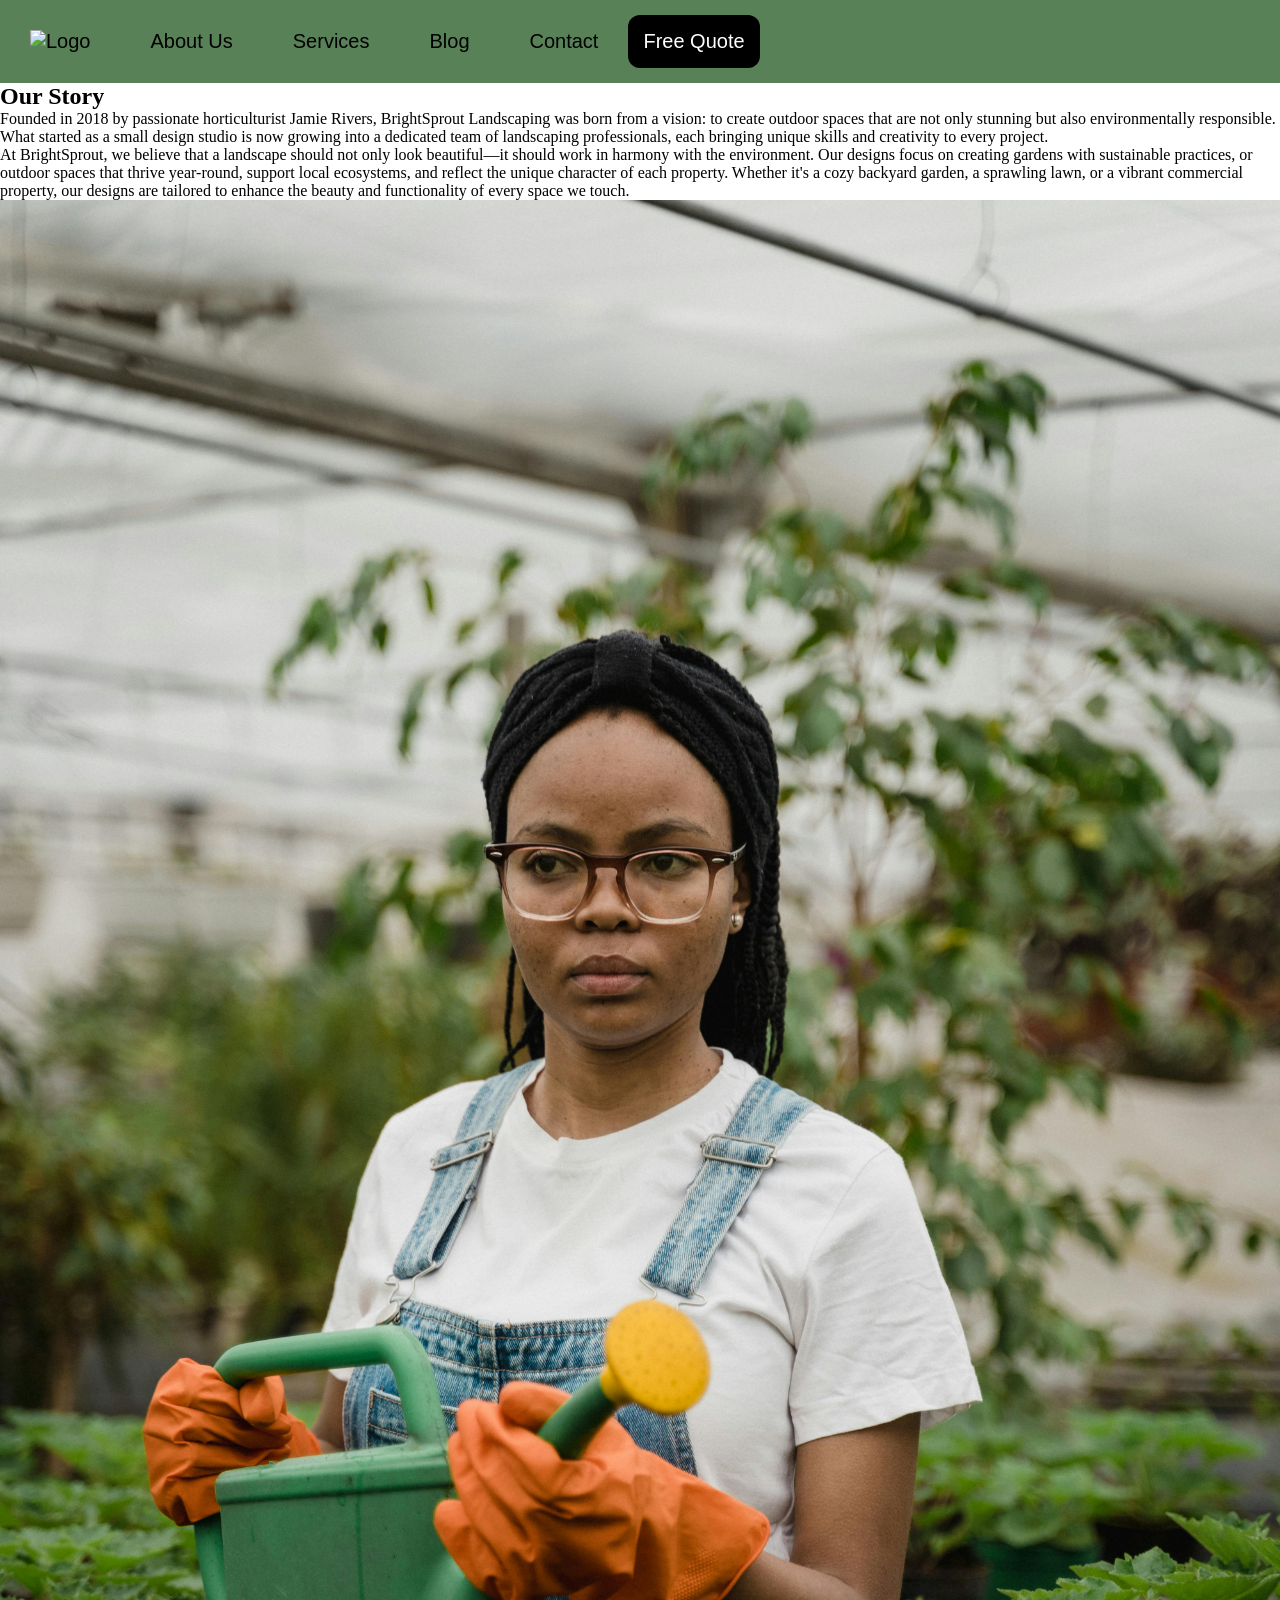
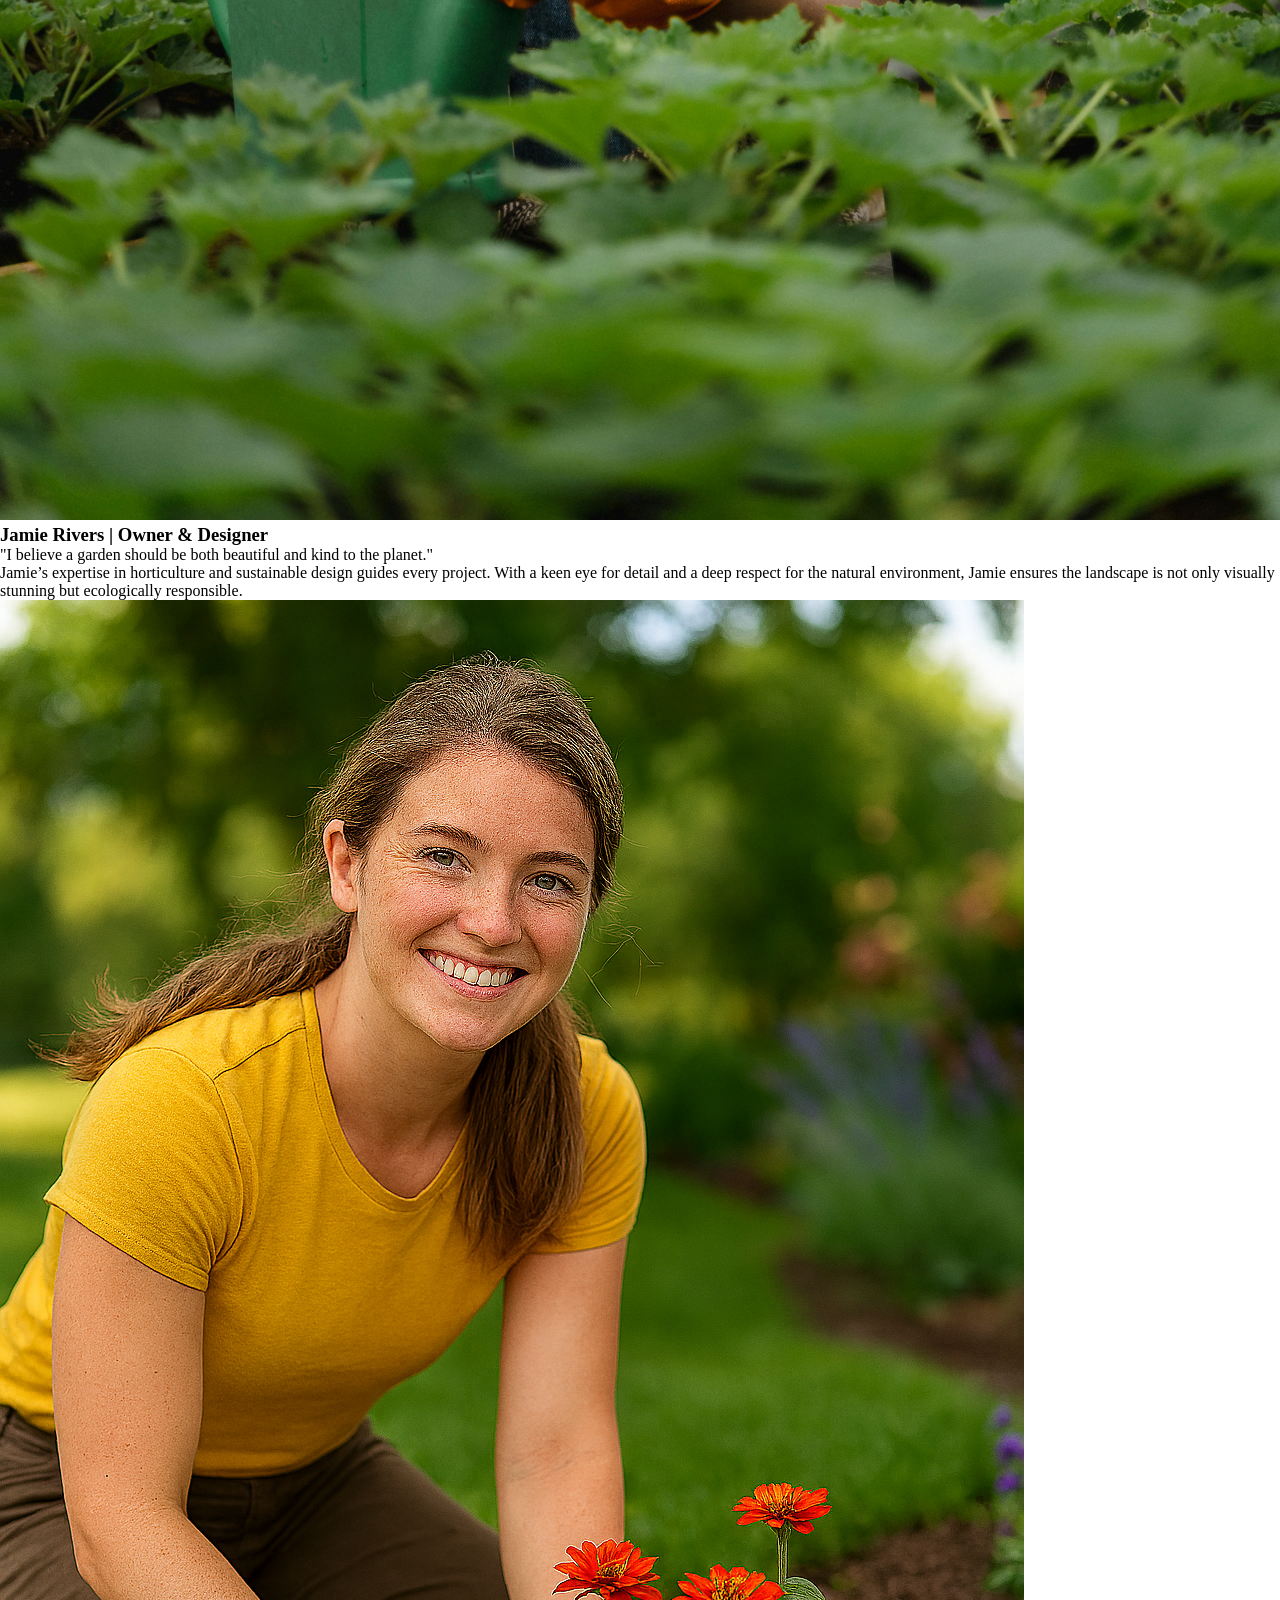
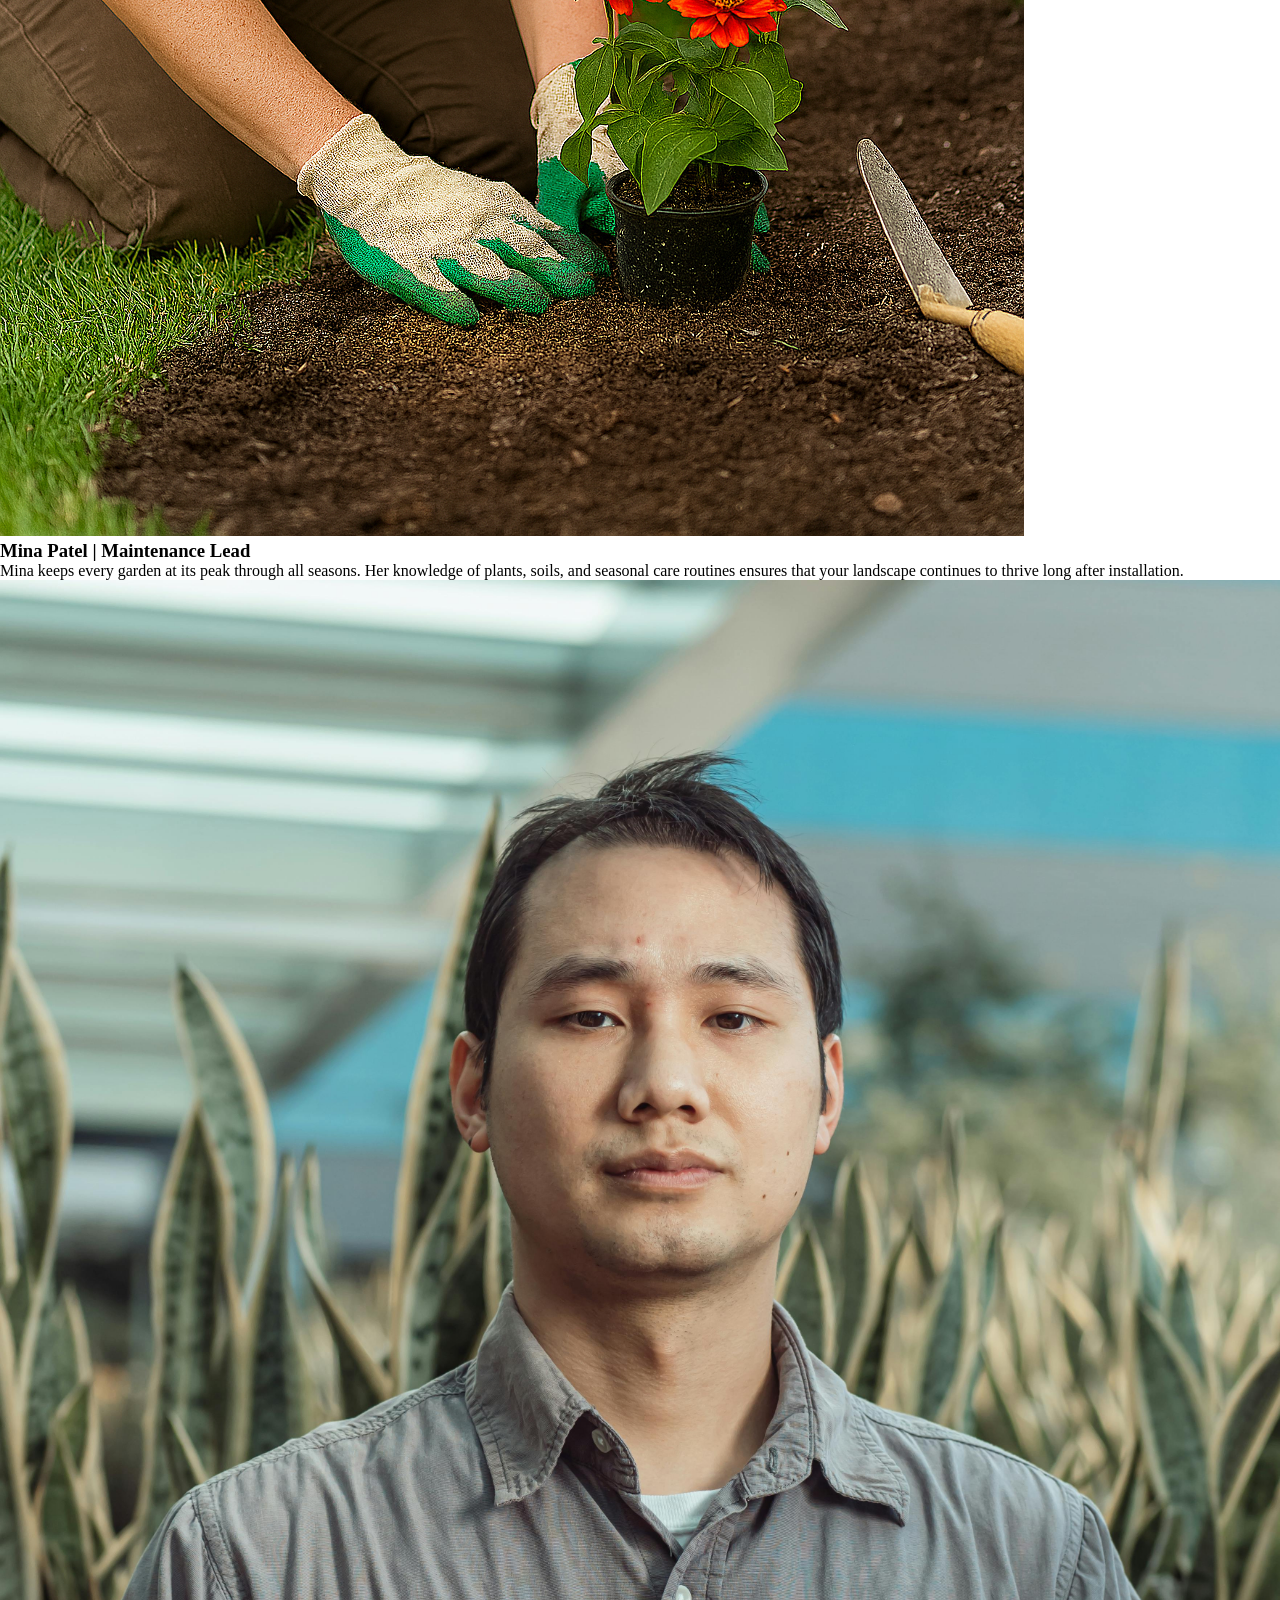
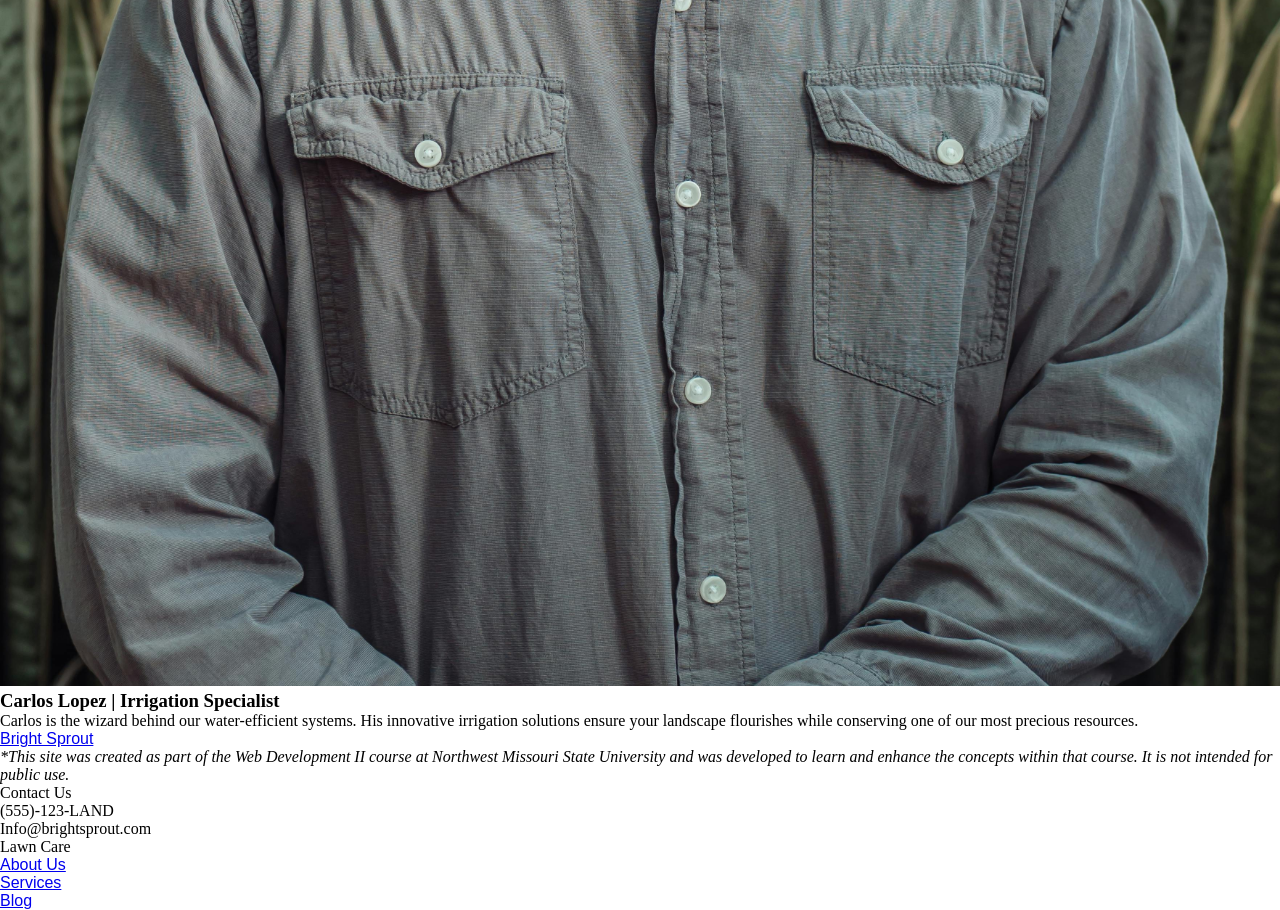
==== about.html @ 418efaf9 "Nav Css" ====
<!DOCTYPE html>
<!-- This website template was created by : Jin Fitzmaurice -->
<html lang="">

<head>
    <title>Bright Sprout Landscaping</title>
    <meta charset="utf-8">
    <link rel="stylesheet" href="styles.css">

    <!--<meta name="viewport" content="width=device-width, inital-scale=1">-->
</head>

<body>
    <div id="container">

        <!-- Use the nav area to add hyperlinks to other pages within the website -->
        <nav>
            <ul>
                <li><a href="index.html"><img src="" alt="Logo"></a></li>
                <li><a href="about.html">About Us</a></li>
                <li><a href="services.html">Services</a></li>
                <li><a href="blog.html">Blog</a></li>
                <li><a href="contact.html">Contact</a></li>
                <li><a href="contact.html">Free Quote</a></li>
            </ul>
        </nav>

        <!-- Use the main area to add the main content of the webpages -->
        <main>
            <section id="our-story">
                <h2>Our Story</h2>
                <p>Founded in 2018 by passionate horticulturist Jamie Rivers, BrightSprout Landscaping was born from a vision: to create outdoor spaces that are not only stunning but also environmentally responsible. What started as a small design studio is now growing into a dedicated team of landscaping professionals, each bringing unique skills and creativity to every project.</p>

                <p>At BrightSprout, we believe that a landscape should not only look beautiful—it should work in harmony with the environment. Our designs focus on creating gardens with sustainable practices, or outdoor spaces that thrive year-round, support local ecosystems, and reflect the unique character of each property. Whether it's a cozy backyard garden, a sprawling lawn, or a vibrant commercial property, our designs are tailored to enhance the beauty and functionality of every space we touch.</p>
            </section>
            <div class="team-member">
                <img src="images/jamie.jpg" alt="Jamie Rivers">
                <h3>Jamie Rivers | Owner & Designer</h3>
                <p>"I believe a garden should be both beautiful and kind to the planet."</p>
                <p>Jamie’s expertise in horticulture and sustainable design guides every project. With a keen eye for detail and a deep respect for the natural environment, Jamie ensures the landscape is not only visually stunning but ecologically responsible.</p>
            </div>

            <div class="team-member">
                <img src="images/mina.png" alt="Mina Patel">
                <h3>Mina Patel | Maintenance Lead</h3>
                <p>Mina keeps every garden at its peak through all seasons. Her knowledge of plants, soils, and seasonal care routines ensures that your landscape continues to thrive long after installation.</p>
            </div>

            <div class="team-member">
                <img src="images/carlos.jpg" alt="Carlos Lopez">
                <h3>Carlos Lopez | Irrigation Specialist</h3>
                <p>Carlos is the wizard behind our water-efficient systems. His innovative irrigation solutions ensure your landscape flourishes while conserving one of our most precious resources.</p>
            </div>
        </main>

        <!-- Footer -->
        <footer>
            <ul>
                <li><a href="index.html">Bright Sprout</a></li>
                <li>
                    <em>*This site was created as part of the Web Development II course at Northwest Missouri State University and was developed to learn and enhance the concepts within that course. It is not intended for public use.</em>
                </li>
                <li>Contact Us
                    <ul>
                        <li>(555)-123-LAND</li>
                        <li>Info@brightsprout.com</li>
                    </ul>
                </li>
                <li>Lawn Care
                    <ul>
                        <li><a href="about.html">About Us</a></li>
                        <li><a href="services.html">Services</a></li>
                        <li><a href="blog.html">Blog</a></li>
                    </ul>
                </li>
            </ul>
        </footer>
    </div>
</body>

</html>
---- styles.css ----
/*
Author: Andrew Y, Bella C, Jin F
Date: today >:/
File name: style.class*/

/*CSS Reset */
* {
    margin: 0;
    padding: 0;
    border: 0;
}

a {
    font-family: sans-serif;
}

/* NAV */

nav {
    background: #5e7c55;
}

nav ul {
    list-style-type: none;
    background-color: #588157;
    align-items: center;
    display: flex;
}

nav a {
    color: black;
    text-decoration: none;
    padding: 30px;
    display: block;
    text-align: center;
    font-size: 20px;
    transition: background 0.25s, color 0.25s;
}

nav a:hover {
    background-color: #3A5A40;
}

nav ul li:last-child a {
    background-color: #000;
    color: white;
    border-radius: 12px;
    padding: 15px 15px 15px 15px;
    height: auto;
}

nav ul li:last-child:hover a {
    opacity: 0.85;
    transform: translateY(-2px);
}

/* Styles for Home page */


.logo {}

/* All Links */

/* Styles for All pages */
h2 {}

main {}

img {
    max-width: 100%
}

ul {}

li {}

/* Styles for Home Page */
mission-box {
    position: absolute;
    top: 20%;
    right: 10%;
    background: rgba((255, 255, 255, 0.9);
            padding: 1.5rem;
            max-width: 350px;
            border-radius: 8px;
    }

    button {}

    main ul {
        display: block inline-blockleft
    }


    /* Style Rules for body and images*/

    body {
        background-color: #DAD7CD;
    }

    img {
        max-width: 100%;
        display: block;
    }

    /* Styles for Home page */



    /*Style Rules for Blog page*/

    .blog
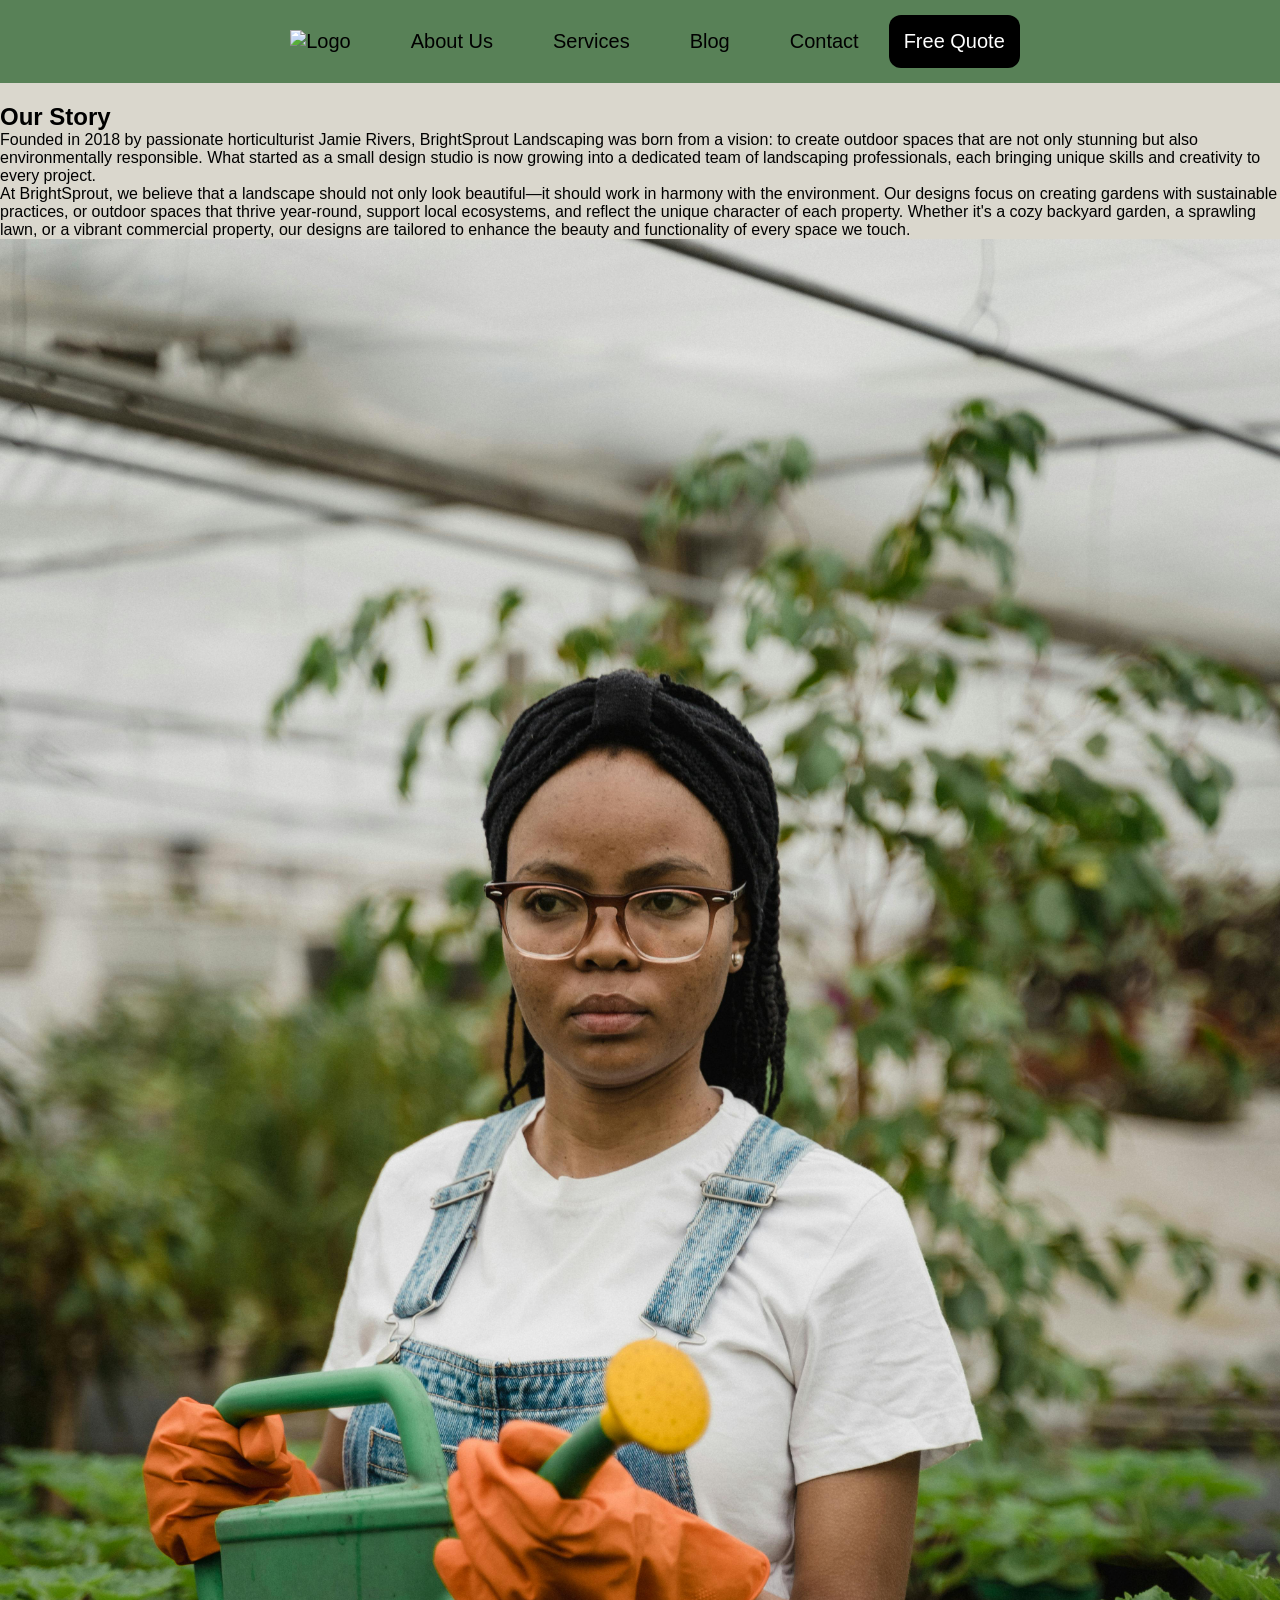
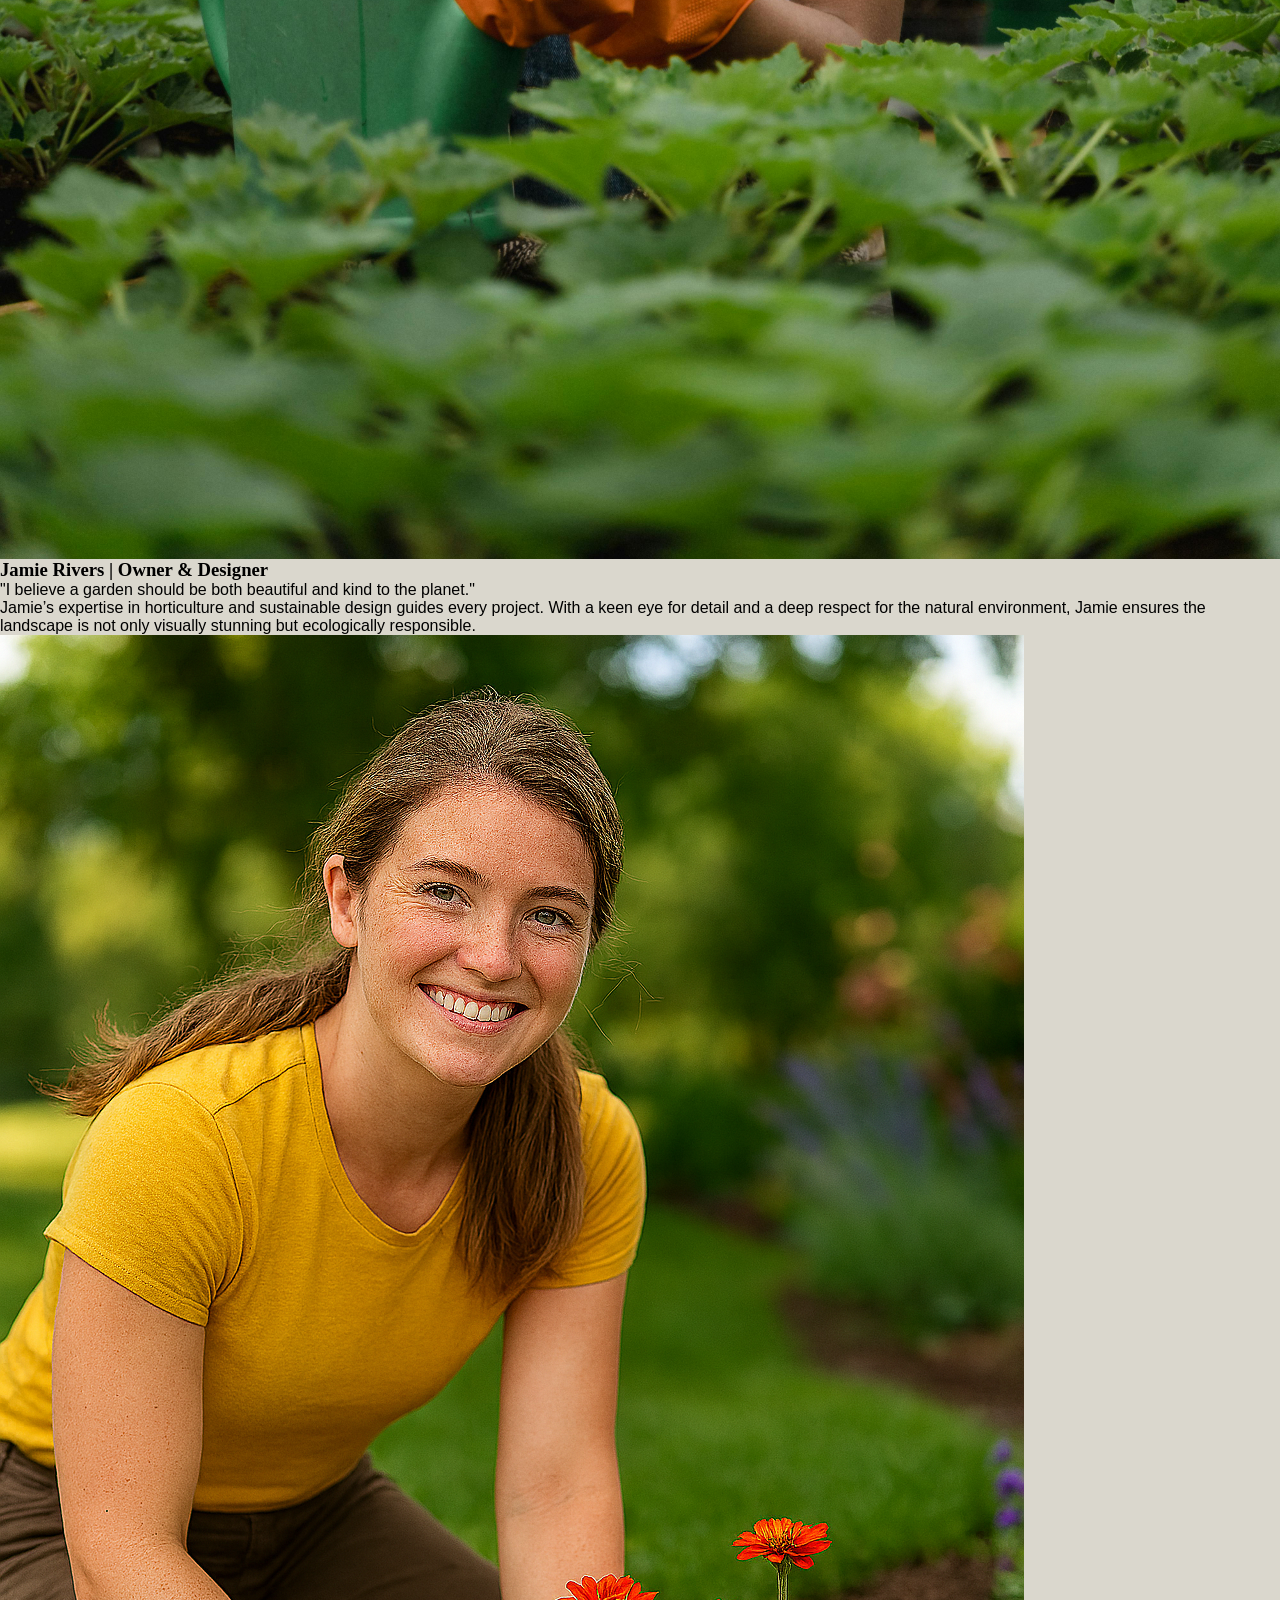
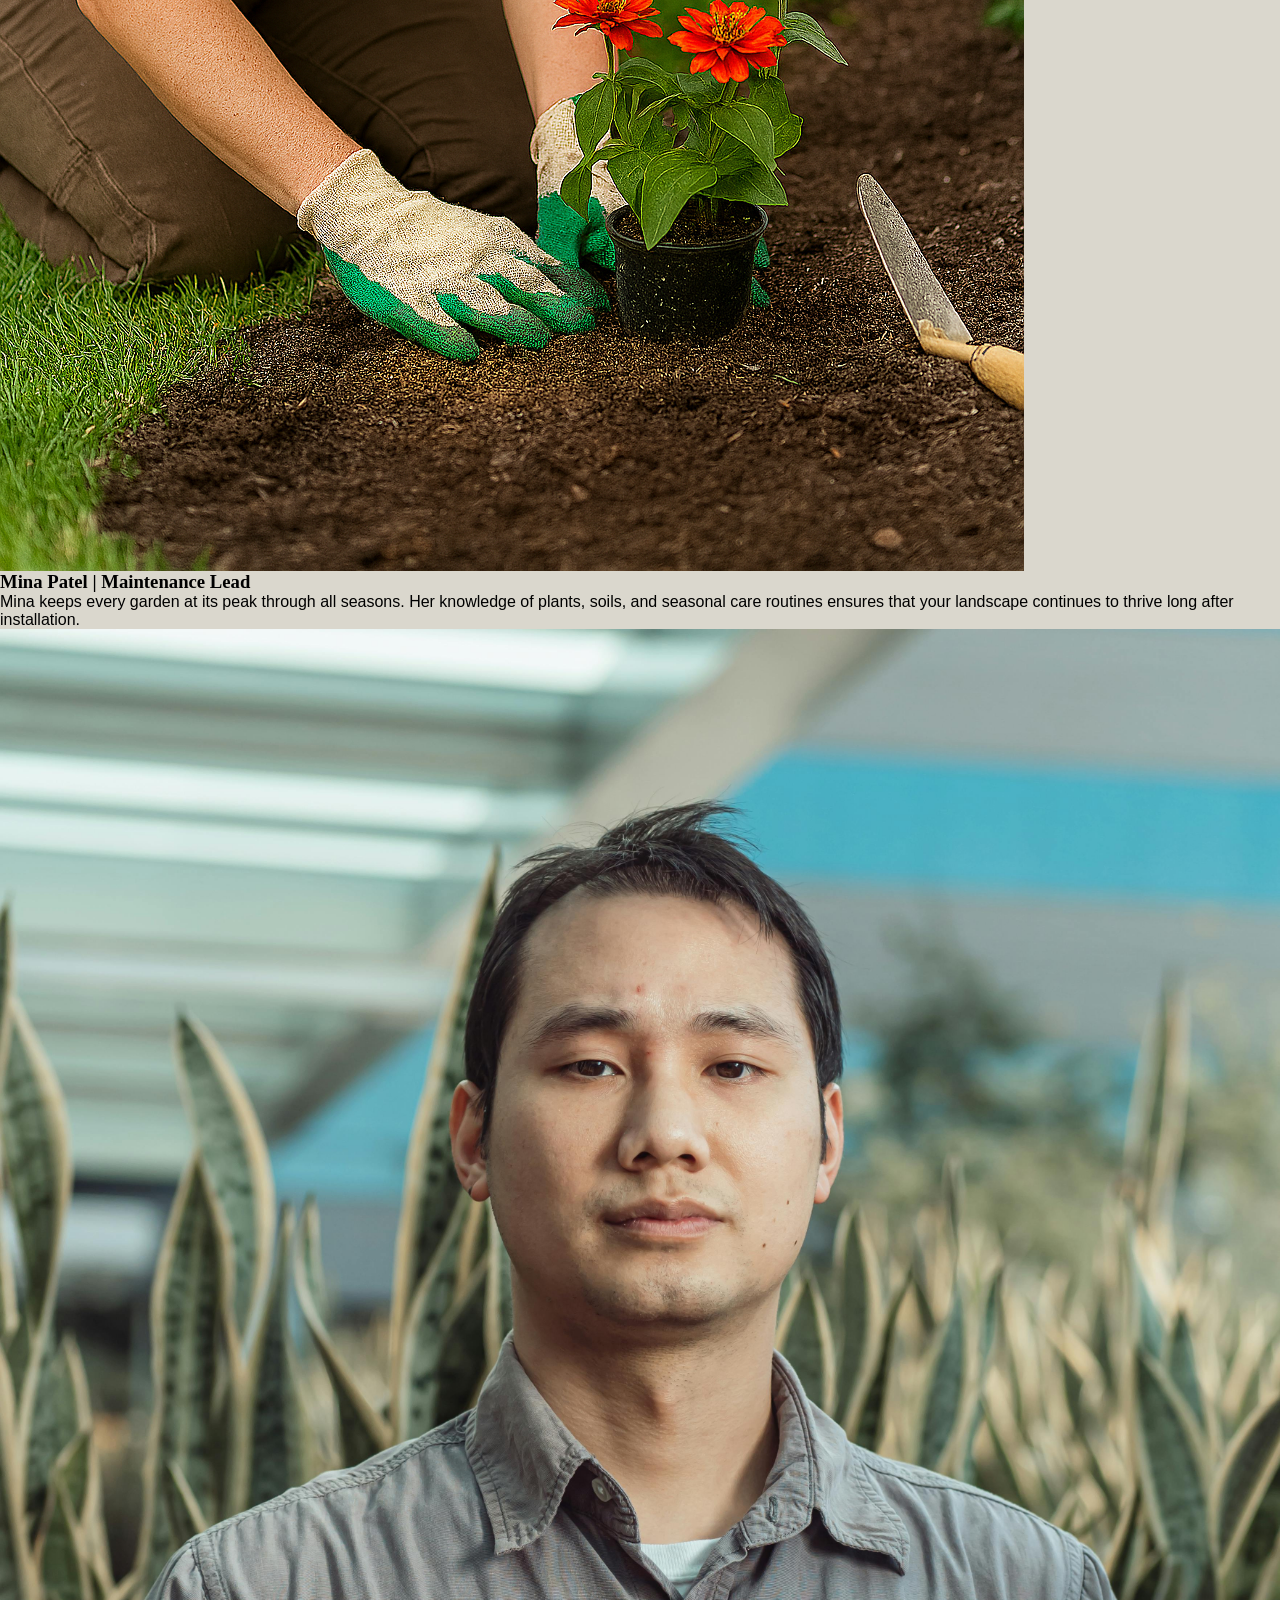
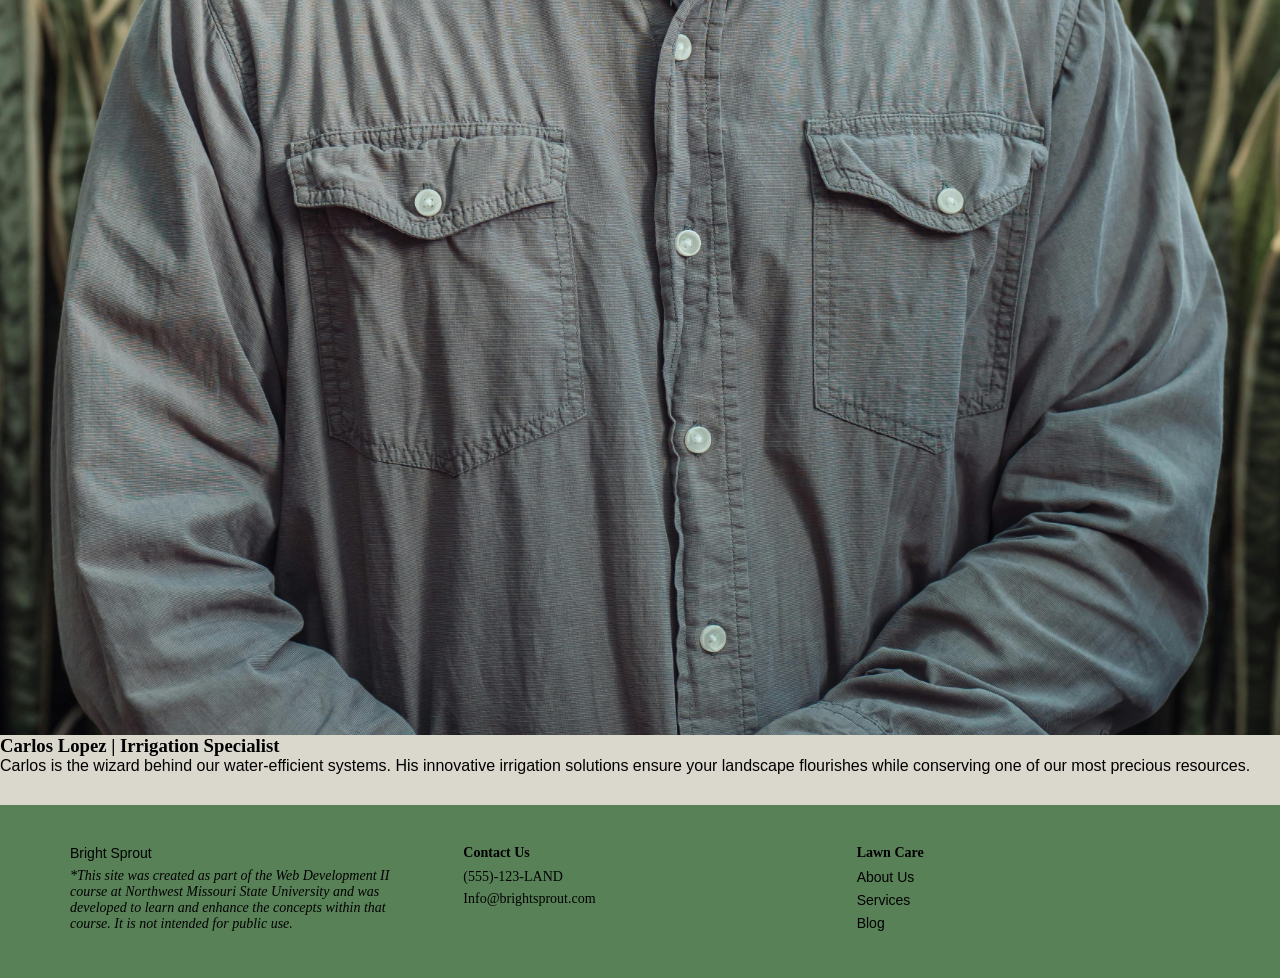
==== commit 3bf97967: "fized conflict soslay i fixed conflicts me thinks and hopes and prays rainbows" ====
--- a/about.html
+++ b/about.html
@@ -55,26 +55,34 @@
 
         <!-- Footer -->
         <footer>
+    <div class="footer-container">
+        <div class="footer-col">
             <ul>
                 <li><a href="index.html">Bright Sprout</a></li>
                 <li>
                     <em>*This site was created as part of the Web Development II course at Northwest Missouri State University and was developed to learn and enhance the concepts within that course. It is not intended for public use.</em>
                 </li>
-                <li>Contact Us
-                    <ul>
-                        <li>(555)-123-LAND</li>
-                        <li>Info@brightsprout.com</li>
-                    </ul>
-                </li>
-                <li>Lawn Care
-                    <ul>
-                        <li><a href="about.html">About Us</a></li>
-                        <li><a href="services.html">Services</a></li>
-                        <li><a href="blog.html">Blog</a></li>
-                    </ul>
-                </li>
             </ul>
-        </footer>
+        </div>
+
+        <div class="footer-col">
+            <h4>Contact Us</h4>
+            <ul>
+                <li>(555)-123-LAND</li>
+                <li>Info@brightsprout.com</li>
+            </ul>
+        </div>
+
+        <div class="footer-col">
+            <h4>Lawn Care</h4>
+            <ul>
+                <li><a href="about.html">About Us</a></li>
+                <li><a href="services.html">Services</a></li>
+                <li><a href="blog.html">Blog</a></li>
+            </ul>
+        </div>
+    </div>
+</footer>
     </div>
 </body>
 
--- a/styles.css
+++ b/styles.css
@@ -10,14 +10,21 @@
     border: 0;
 }
 
-a {
+a,p, h2, h1 {
     font-family: sans-serif;
+}
+body{
+    background-color: #E6E6E6;
+}
+#container {
+    width: 100%;
 }
 
 /* NAV */
 
 nav {
     background: #5e7c55;
+    margin-bottom: 20px;
 }
 
 nav ul {
@@ -25,6 +32,7 @@
     background-color: #588157;
     align-items: center;
     display: flex;
+    justify-content: center;
 }
 
 nav a {
@@ -39,6 +47,7 @@
 
 nav a:hover {
     background-color: #3A5A40;
+    color:white;
 }
 
 nav ul li:last-child a {
@@ -54,6 +63,150 @@
     transform: translateY(-2px);
 }
 
+
+/* ========== Main Contact Section ========== */
+#contact {
+    width: 85%;
+    margin: 60px auto;
+    display: grid;
+    grid-template-columns: 1fr 2fr;
+    gap: 50px;
+    align-items: start;
+}
+#contactform {
+    width: 100%;
+}
+.contactLeft h2 {
+    font-size: 36px;
+    margin-bottom: 10px;
+}
+
+.contactLeft p {
+    color: #6b6b6b;
+    line-height: 1.6;
+    font-size: 14px;
+    margin-bottom: 10px;
+}
+
+/* Form layout */
+#contactform {
+    display: grid;
+    grid-template-columns: 1fr 1fr;
+    gap: 15px 25px;
+    margin-top: 5px;
+}
+
+/* Labels */
+.form-row label {
+    display: block;
+    font-size: 11px;
+    color: #444;
+    margin-bottom: 4px;
+}
+
+/* Inputs */
+.form-row input,
+.form-row textarea {
+    width: 100%;
+    padding: 10px 14px;
+    border-radius: 5px;
+    border: 1px solid #c9c9c9;
+    background: #fff;
+    font-size: 14px;
+    box-sizing: border-box;
+}
+
+/* Message box spans full width */
+#message {
+    grid-column: 1 / 3;
+    resize: vertical;
+}
+
+#email {
+    grid-column: 1 / 3;
+}
+
+/* Submit button centered full-width */
+#contactform button {
+    grid-column: 1 / 3;
+    background: #000;
+    color: #fff;
+    padding: 10px;
+    border: none;
+    border-radius: 8px;
+    cursor: pointer;
+    font-size: 14px;
+}
+.form-row.full {
+    grid-column: 1 / 3;
+}
+
+#contactform button {
+    width: 100%;
+    display: block;
+}
+
+#contactform button:hover {
+    opacity: 0.9;
+}
+
+.form-row:last-child {
+    margin-top: 10px;
+}
+
+
+
+/* ========== Footer ========== */
+footer {
+    background: #588157;
+    padding: 40px 50px;
+    font-size: 14px;
+    color: black;
+    margin-top: 30px;
+}
+
+.footer-container {
+    display: flex;
+    justify-content: space-between;
+    align-items: flex-start;
+    width: 100%;
+    max-width: 1200px;
+    margin: 0 auto; 
+}
+
+.footer-col {
+    flex: 1;
+    margin: 0 20px;
+}
+
+.footer-col ul {
+    list-style: none;
+    margin: 0;
+    padding: 0;
+}
+
+.footer-col li {
+    margin-bottom: 6px;
+}
+
+footer a {
+    text-decoration: none;
+    color: black;
+}
+
+footer a:hover {
+    text-decoration: underline;
+}
+
+footer h4, footer strong {
+    margin-bottom: 8px;
+    font-weight: bold;
+}
+
+footer p {
+    line-height: 1.4;
+    max-width: 230px; /* prevents paragraph from stretching too far */
+}
 /* Styles for Home page */
 
 
@@ -79,34 +232,54 @@
     position: absolute;
     top: 20%;
     right: 10%;
-    background: rgba((255, 255, 255, 0.9);
-            padding: 1.5rem;
-            max-width: 350px;
-            border-radius: 8px;
-    }
-
-    button {}
-
-    main ul {
-        display: block inline-blockleft
-    }
-
-
-    /* Style Rules for body and images*/
-
-    body {
-        background-color: #DAD7CD;
-    }
-
-    img {
-        max-width: 100%;
-        display: block;
-    }
-
-    /* Styles for Home page */
-
-
-
-    /*Style Rules for Blog page*/
-
-    .blog+    background: rgba(255, 255, 255, 0.9);
+    padding: 1.5rem;
+    max-width: 350px;
+    border-radius: 8px;
+}
+
+button {}
+
+main ul {
+    display: block inline-blockleft
+}
+
+
+/* Style Rules for body and images*/
+
+body {
+    background-color: #DAD7CD;
+}
+
+img {
+    max-width: 100%;
+    display: block;
+}
+
+/* Styles for Home page */
+
+
+
+/*Style Rules for Blog page*/
+
+#blog img {
+    width: 300px;
+    height: 200px;
+}
+
+.container,
+.container1,
+.container2 {
+    display: flex;
+    gap: 20px;
+    justify-content: space-between;
+}
+
+.section1,
+.section2,
+.section3,
+.section4,
+.section5,
+.section6 {
+    flex: 1;
+}
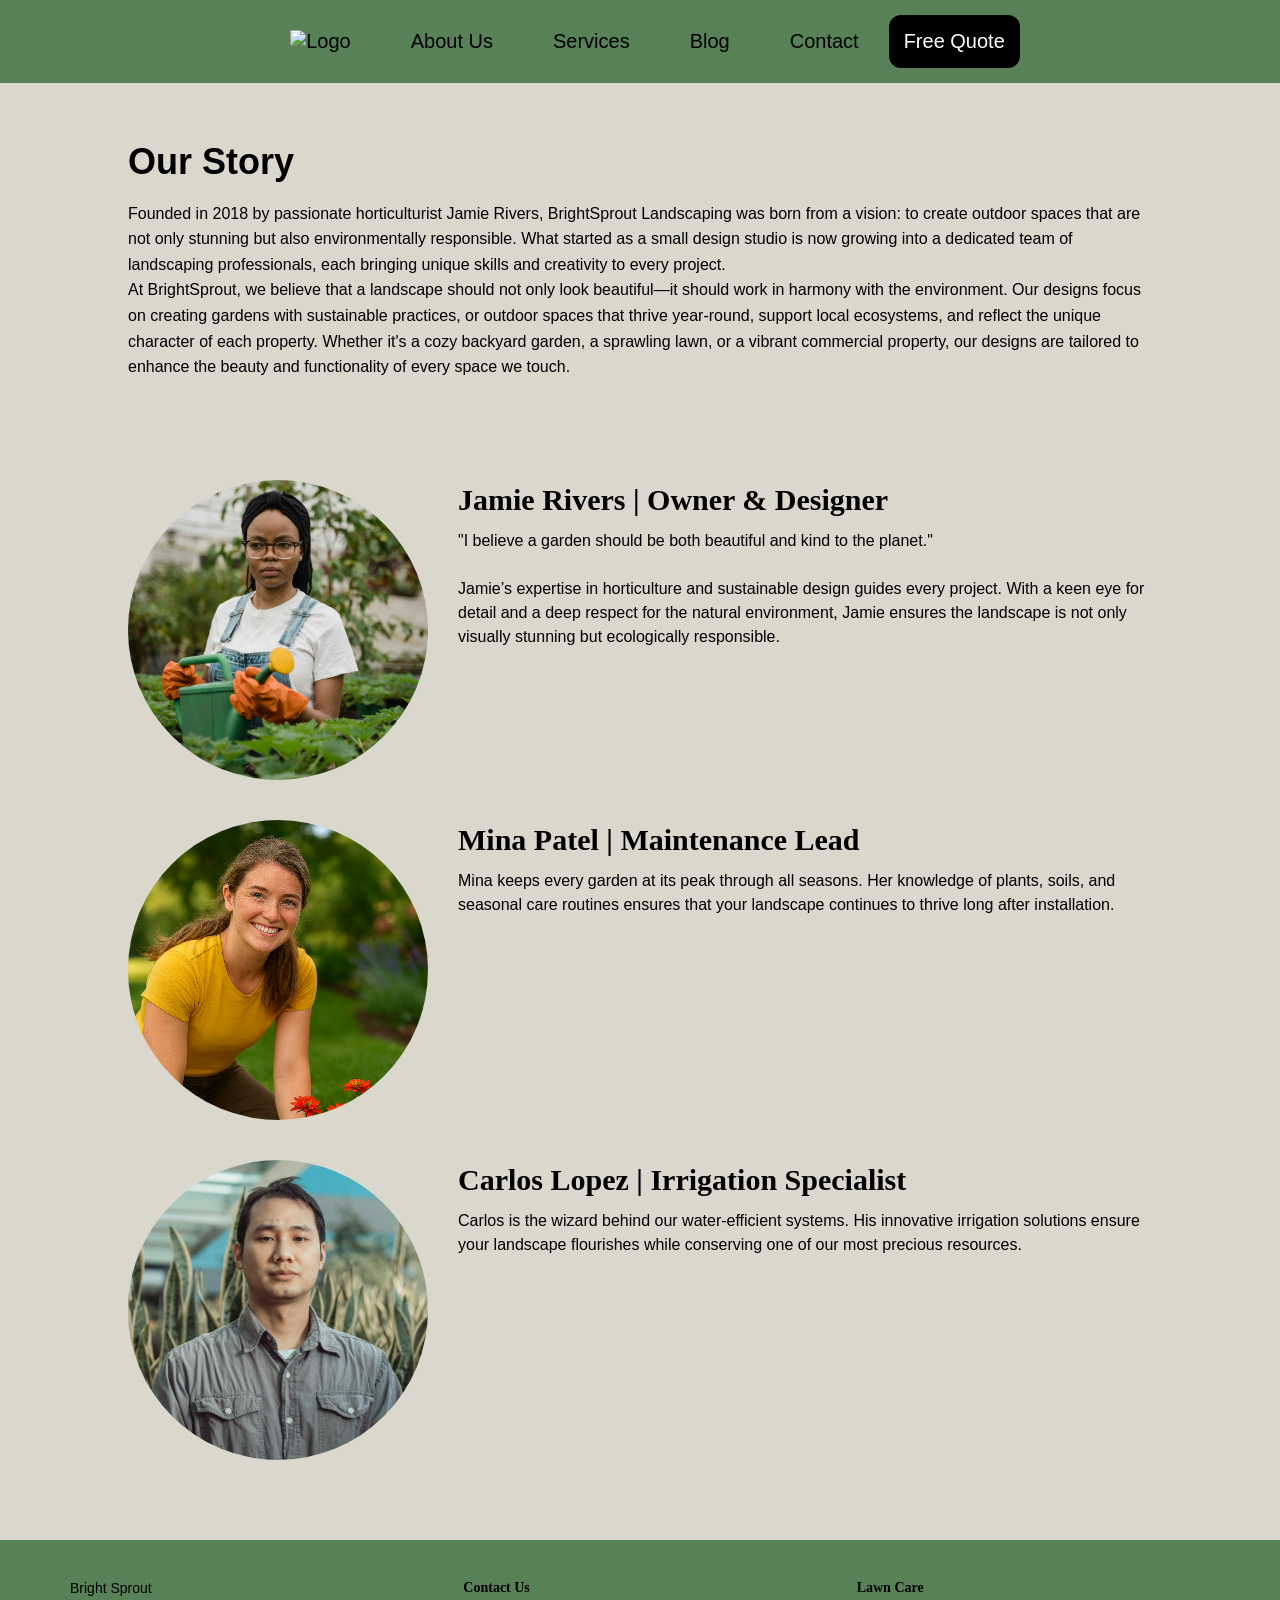
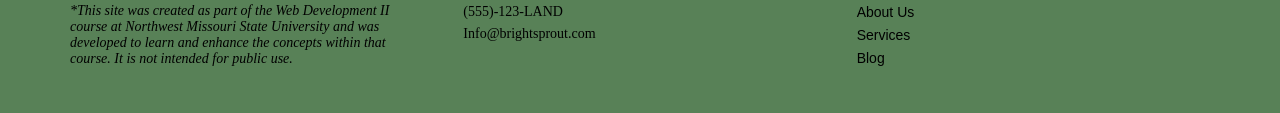
==== commit f0a70724: "Finished About" ====
--- a/about.html
+++ b/about.html
@@ -1,5 +1,4 @@
 <!DOCTYPE html>
-<!-- This website template was created by : Jin Fitzmaurice -->
 <html lang="">
 
 <head>
@@ -7,7 +6,6 @@
     <meta charset="utf-8">
     <link rel="stylesheet" href="styles.css">
 
-    <!--<meta name="viewport" content="width=device-width, inital-scale=1">-->
 </head>
 
 <body>
@@ -35,22 +33,28 @@
             </section>
             <div class="team-member">
                 <img src="images/jamie.jpg" alt="Jamie Rivers">
+                <div class="member-text">
                 <h3>Jamie Rivers | Owner & Designer</h3>
-                <p>"I believe a garden should be both beautiful and kind to the planet."</p>
-                <p>Jamie’s expertise in horticulture and sustainable design guides every project. With a keen eye for detail and a deep respect for the natural environment, Jamie ensures the landscape is not only visually stunning but ecologically responsible.</p>
+                <p>"I believe a garden should be both beautiful and kind to the planet."<br><br>
+                    Jamie’s expertise in horticulture and sustainable design guides every project. With a keen eye for detail and a deep respect for the natural environment, Jamie ensures the landscape is not only visually stunning but ecologically responsible.</p>
             </div>
+                </div>
 
             <div class="team-member">
                 <img src="images/mina.png" alt="Mina Patel">
+                <div class="member-text">
                 <h3>Mina Patel | Maintenance Lead</h3>
                 <p>Mina keeps every garden at its peak through all seasons. Her knowledge of plants, soils, and seasonal care routines ensures that your landscape continues to thrive long after installation.</p>
             </div>
+                </div>
 
             <div class="team-member">
                 <img src="images/carlos.jpg" alt="Carlos Lopez">
+                <div class="member-text">
                 <h3>Carlos Lopez | Irrigation Specialist</h3>
                 <p>Carlos is the wizard behind our water-efficient systems. His innovative irrigation solutions ensure your landscape flourishes while conserving one of our most precious resources.</p>
             </div>
+                </div>
         </main>
 
         <!-- Footer -->
--- a/styles.css
+++ b/styles.css
@@ -62,6 +62,58 @@
     opacity: 0.85;
     transform: translateY(-2px);
 }
+
+/*======== ABOUT =====*/
+
+#container {
+    width: 100%;
+    margin: 0 auto;
+}
+
+/* Our Story Section */
+#our-story {
+    max-width: 80%;
+    margin: 50px auto 100px auto;
+    line-height: 1.6;
+}
+
+#our-story h2 {
+    font-size: 36px;
+    margin-bottom: 10px;
+}
+
+/* Team Members */
+.team-member {
+    margin-top: 22px;
+    display: flex;
+    align-items: flex-start;
+    gap: 30px;
+    max-width: 80%;
+    margin: 40px auto;
+}
+
+.team-member img {
+    width: 300px;
+    height: 300px;
+    object-fit: fill;
+    border-radius: 50%;
+}
+
+.member-text h3 {
+    margin-top: 0;
+    margin-bottom: 10px;
+    font-size: 30px;
+    line-height: 1.3;
+}
+
+.team-member p {
+    margin-top: 5px;
+    line-height: 1.5;
+}
+.team-member:last-of-type {
+    margin-bottom: 80px;
+}
+
 
 
 /* ========== Main Contact Section ========== */
@@ -217,6 +269,10 @@
 /* Styles for All pages */
 h2 {}
 
+h1{
+    text-align: center;
+}
+
 main {}
 
 img {
@@ -258,8 +314,6 @@
 
 /* Styles for Home page */
 
-
-
 /*Style Rules for Blog page*/
 
 #blog img {
@@ -282,4 +336,54 @@
 .section5,
 .section6 {
     flex: 1;
-}+}
+
+
+Float Example
+/* Three image containers (use 25% for four, and 50% for two, etc) */
+.jamie{
+  float: left;
+  width: 33.33%;
+  padding: 5px;
+    display: table;
+}
+
+.mina{
+  float: left;
+  width: 33.33%;
+  padding: 5px;
+    display: table;
+}
+
+.carlos{
+  float: left;
+  width: 33.33%;
+  padding: 5px;
+    display: table;
+}
+
+
+/*Style Rules for Blog page*/
+
+    .blog
+
+/* Style Rules for Services */
+.servicesgarden,
+.serviceslawn, .serviceseco, .servicesseasonal,
+.servicesspecialty{
+  display: flex;
+  gap: 20px; 
+  justify-content: space-between;
+}
+
+.section2{
+  float: right;
+  width: 33.33%;
+  padding: 5px;
+}
+
+
+
+
+
+
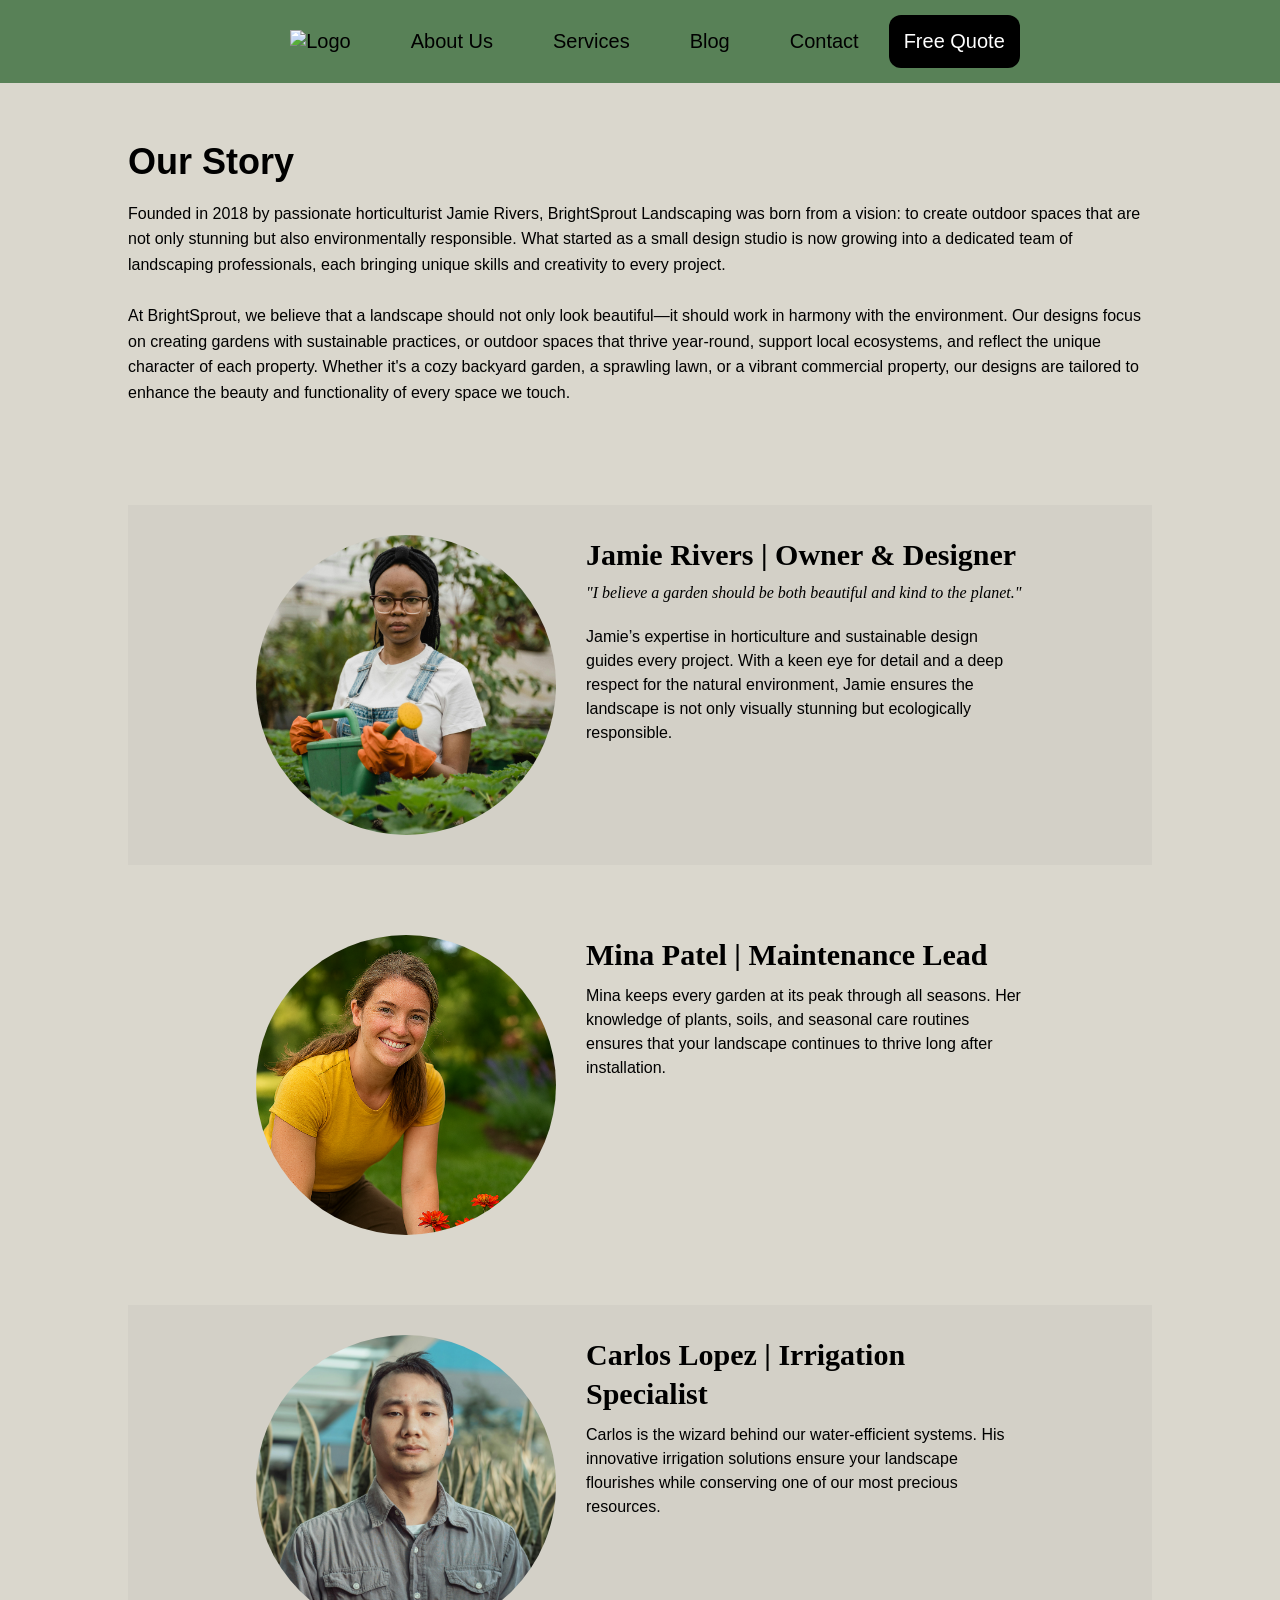
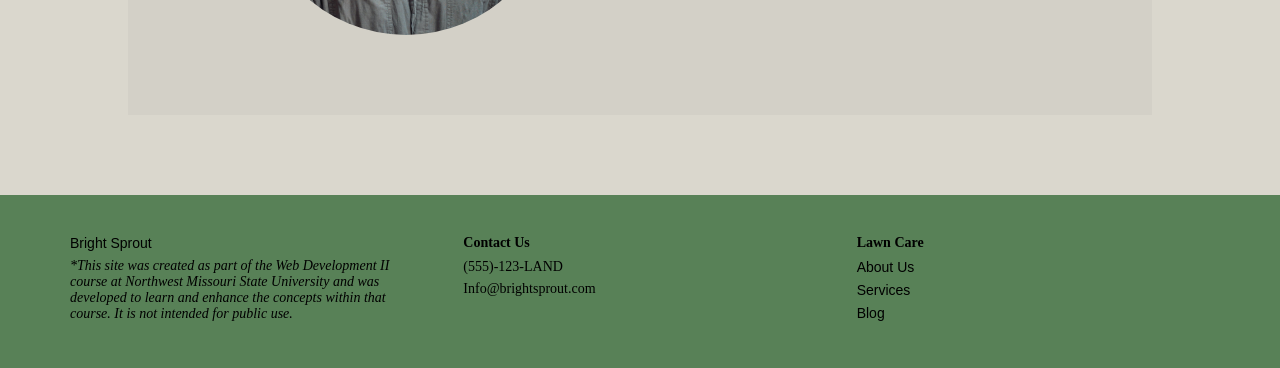
==== commit e0113ba7: "seo i fixed seo and did some minor touches that needed some redoing" ====
--- a/about.html
+++ b/about.html
@@ -14,12 +14,12 @@
         <!-- Use the nav area to add hyperlinks to other pages within the website -->
         <nav>
             <ul>
-                <li><a href="index.html"><img src="" alt="Logo"></a></li>
-                <li><a href="about.html">About Us</a></li>
-                <li><a href="services.html">Services</a></li>
-                <li><a href="blog.html">Blog</a></li>
-                <li><a href="contact.html">Contact</a></li>
-                <li><a href="contact.html">Free Quote</a></li>
+                <li><a href="index.html" target="_self"><img src="" alt="Logo"></a></li>
+                <li><a href="about.html" target="_self">About Us</a></li>
+                <li><a href="services.html" target="_self">Services</a></li>
+                <li><a href="blog.html" target="_self">Blog</a></li>
+                <li><a href="contact.html" target="_self">Contact</a></li>
+                <li><a href="contact.html" target="_self">Free Quote</a></li>
             </ul>
         </nav>
 
@@ -28,15 +28,15 @@
             <section id="our-story">
                 <h2>Our Story</h2>
                 <p>Founded in 2018 by passionate horticulturist Jamie Rivers, BrightSprout Landscaping was born from a vision: to create outdoor spaces that are not only stunning but also environmentally responsible. What started as a small design studio is now growing into a dedicated team of landscaping professionals, each bringing unique skills and creativity to every project.</p>
-
+<br>
                 <p>At BrightSprout, we believe that a landscape should not only look beautiful—it should work in harmony with the environment. Our designs focus on creating gardens with sustainable practices, or outdoor spaces that thrive year-round, support local ecosystems, and reflect the unique character of each property. Whether it's a cozy backyard garden, a sprawling lawn, or a vibrant commercial property, our designs are tailored to enhance the beauty and functionality of every space we touch.</p>
             </section>
             <div class="team-member">
                 <img src="images/jamie.jpg" alt="Jamie Rivers">
                 <div class="member-text">
-                <h3>Jamie Rivers | Owner & Designer</h3>
-                <p>"I believe a garden should be both beautiful and kind to the planet."<br><br>
-                    Jamie’s expertise in horticulture and sustainable design guides every project. With a keen eye for detail and a deep respect for the natural environment, Jamie ensures the landscape is not only visually stunning but ecologically responsible.</p>
+                <h3>Jamie Rivers | Owner &amp; Designer</h3>
+                    <em>"I believe a garden should be both beautiful and kind to the planet."</em> <br><br>
+                    <p>Jamie’s expertise in horticulture and sustainable design guides every project. With a keen eye for detail and a deep respect for the natural environment, Jamie ensures the landscape is not only visually stunning but ecologically responsible.</p>
             </div>
                 </div>
 
--- a/styles.css
+++ b/styles.css
@@ -10,9 +10,10 @@
     border: 0;
 }
 
-a,p, h2, h1 {
+a,p, h2, h1 h3{
     font-family: sans-serif;
 }
+
 body{
     background-color: #E6E6E6;
 }
@@ -65,12 +66,6 @@
 
 /*======== ABOUT =====*/
 
-#container {
-    width: 100%;
-    margin: 0 auto;
-}
-
-/* Our Story Section */
 #our-story {
     max-width: 80%;
     margin: 50px auto 100px auto;
@@ -82,14 +77,12 @@
     margin-bottom: 10px;
 }
 
-/* Team Members */
 .team-member {
-    margin-top: 22px;
     display: flex;
     align-items: flex-start;
     gap: 30px;
-    max-width: 80%;
-    margin: 40px auto;
+    /*max-width: 80%;*/
+    padding: 30px 10% 30px 10%;
 }
 
 .team-member img {
@@ -111,10 +104,279 @@
     line-height: 1.5;
 }
 .team-member:last-of-type {
-    margin-bottom: 80px;
-}
-
-
+    padding-bottom: 80px;
+}
+
+.team-member:nth-child(even) {
+    background: rgba(0,0,0,0.03);
+}
+
+/* ======= SERVICE ==== */
+
+#frontService img {
+  width: 100%;
+  height: 600px;
+  object-fit: cover;
+  object-position: center; 
+}
+
+.page-title {
+    text-align: left;
+    font-size: 2.2rem;
+    padding: 40px 8%;
+    margin: 0;
+}
+
+.service-block {
+    display: flex;
+    justify-content: space-between;
+    gap: 40px;
+    padding: 60px 8%;
+    max-width: 1400px;
+    margin: auto;
+    align-items: flex-start;
+}
+
+.text-col {
+    width: 55%;
+}
+
+.img-col {
+    width: 45%;
+}
+
+.img-col img {
+    width: 100%;
+    border-radius: 6px;
+}
+
+.text-col h2 {
+    margin-bottom: 25px;
+}
+
+.item {
+    display: flex;
+    justify-content: space-between;
+    margin-bottom: 35px;
+    position: relative;
+}
+
+.item h3 {
+    font-size: 1rem;
+    font-weight: bold;
+    margin: 0;
+    width: 55%;
+}
+
+.item p {
+    font-size: 0.9rem;
+    margin: 5px 0 0 0;
+    width: 55%;
+}
+
+.service-block:last-child p{
+    width:100%;
+    margin-left: 75px;
+}
+
+.price {
+    font-weight: 600;
+    font-size: 0.95rem;
+    margin-left: auto;
+    width: 35%;
+    text-align: right;
+}
+
+.service-block:nth-child(even) {
+    background: rgba(0,0,0,0.03);
+}
+
+/* ========== Styles for Home Page / Index ========== */
+.mission-box {
+    position: absolute;
+    top: 20%;
+    right: 10%;
+    background: rgba(255, 255, 255, 0.9);
+    padding: 1.5rem;
+    max-width: 300px;
+    border-radius: 3px;
+}
+
+.mission-box a{
+    color: green;
+    background-color: #ffffff;
+    border-radius: 1px; 
+}
+
+main ul {
+    display: block inline-blockleft
+}
+
+.homeservices section1{
+    text-align: left;
+}
+
+.homeservices h1{
+    text-align: center;
+    font-family: sans-serif;
+}
+
+.homeservices h3{
+    font-family: sans-serif;
+    
+}
+
+.homeservices {
+  max-width: 900px;
+  margin: 40px auto;
+  padding: 20px;
+  font-family: Arial, sans-serif;
+}
+
+.service-text{
+    flex: 1;
+}
+
+.service-text p {
+  color: #333;
+  margin-bottom: 8px;
+  line-height: 1.5;
+}
+
+.service-text span {
+  font-weight: bold;
+  color: #444;
+}
+
+.service img {
+  width: 200px;
+  height: 100px;
+  object-fit: cover;
+  border-radius: 8px;
+  box-shadow: 0 2px 6px rgba(0, 0, 0, 0.1);
+}
+
+.homeservices img{
+    float: right;
+    width:  150px;
+    height: 150px;
+    object-fit: cover;
+  border-radius: 8px;
+  box-shadow: 0 2px 6px rgba(0, 0, 0, 0.1);
+}
+
+.homeservice p{
+  color: #333;
+  margin-bottom: 8px;
+  line-height: 1.5;
+}
+
+.homeservice span{
+  font-weight: bold;
+  color: #444;
+}
+
+@media (min-width: 800px) {
+  .services {
+    display: grid;
+    grid-template-columns: 1fr 1fr;
+    gap: 30px 60px;
+  }
+  .service {
+    border-bottom: none;
+    padding-bottom: 0;
+  }
+}
+
+.price {
+  display: block;
+  color: #555;
+  font-weight: bold;
+  margin-top: 0.3em;
+}
+
+.homeservice p{
+  margin: 0.3em 0;
+  color: #333;
+  line-height: 1.4;
+}
+
+.section1{
+  margin: top-left;
+  width: 45%;
+  padding: 10px;
+}
+
+.section2{
+  margin: top-right;
+  width: 45%;
+  padding: 10px;
+}
+
+.section3{
+  margin: top-center;
+  width: 45%;
+  padding: 10px;
+}
+
+.section4{
+  margin: left;
+  width: 45%;
+  padding: 10px;
+}
+
+.section5{
+  margin: left;
+  width: 45%;
+  padding: 10px;
+}
+
+/* Style Rules for body and images*/
+
+body {
+    background-color: #DAD7CD;
+}
+
+img {
+    max-width: 100%;
+    display: block;
+}
+
+
+* {
+  box-sizing: border-box;
+}
+
+/* Create three equal columns that sits next to each other */
+.jamie{
+  flex: 33.33%;
+  padding: 5px;
+  overflow: hidden;
+    text-align: left;
+}
+
+.mina{
+  flex: 33.33%;
+  padding: 5px;
+  overflow: hidden;
+    text-align: center;
+}
+
+.carlos{
+  flex: 33.33%;
+  padding: 5px;
+  overflow: hidden;
+    text-align: right;
+}
+
+.meettheteam {
+    display: flex;
+    font-family: sans-serif;
+}
+
+.meettheteam h1{
+    text-align: center;
+}
 
 /* ========== Main Contact Section ========== */
 #contact {
@@ -178,7 +440,7 @@
     grid-column: 1 / 3;
 }
 
-/* Submit button centered full-width */
+/* Submit button */
 #contactform button {
     grid-column: 1 / 3;
     background: #000;
@@ -214,7 +476,7 @@
     padding: 40px 50px;
     font-size: 14px;
     color: black;
-    margin-top: 30px;
+    padding-bottom: 7%;
 }
 
 .footer-container {
@@ -259,7 +521,6 @@
     line-height: 1.4;
     max-width: 230px; /* prevents paragraph from stretching too far */
 }
-/* Styles for Home page */
 
 
 .logo {}
@@ -267,13 +528,12 @@
 /* All Links */
 
 /* Styles for All pages */
-h2 {}
 
 h1{
     text-align: center;
 }
 
-main {}
+.main {}
 
 img {
     max-width: 100%
@@ -282,37 +542,6 @@
 ul {}
 
 li {}
-
-/* Styles for Home Page */
-mission-box {
-    position: absolute;
-    top: 20%;
-    right: 10%;
-    background: rgba(255, 255, 255, 0.9);
-    padding: 1.5rem;
-    max-width: 350px;
-    border-radius: 8px;
-}
-
-button {}
-
-main ul {
-    display: block inline-blockleft
-}
-
-
-/* Style Rules for body and images*/
-
-body {
-    background-color: #DAD7CD;
-}
-
-img {
-    max-width: 100%;
-    display: block;
-}
-
-/* Styles for Home page */
 
 /*Style Rules for Blog page*/
 
@@ -338,7 +567,6 @@
     flex: 1;
 }
 
-
 Float Example
 /* Three image containers (use 25% for four, and 50% for two, etc) */
 .jamie{
@@ -363,9 +591,636 @@
 }
 
 
-/*Style Rules for Blog page*/
-
-    .blog
+/*========== Style Rules for Blog page============ */
+
+    a,
+    p,
+    h2,
+    h1 h3 {
+        font-family: sans-serif;
+    }
+
+    body {
+        background-color: #E6E6E6;
+    }
+
+    #container {
+        width: 100%;
+    }
+
+    /* NAV */
+
+    nav {
+        background: #5e7c55;
+        margin-bottom: 20px;
+    }
+
+    nav ul {
+        list-style-type: none;
+        background-color: #588157;
+        align-items: center;
+        display: flex;
+        justify-content: center;
+    }
+
+    nav a {
+        color: black;
+        text-decoration: none;
+        padding: 30px;
+        display: block;
+        text-align: center;
+        font-size: 20px;
+        transition: background 0.25s, color 0.25s;
+    }
+
+    nav a:hover {
+        background-color: #3A5A40;
+        color: white;
+    }
+
+    nav ul li:last-child a {
+        background-color: #000;
+        color: white;
+        border-radius: 12px;
+        padding: 15px 15px 15px 15px;
+        height: auto;
+    }
+
+    nav ul li:last-child:hover a {
+        opacity: 0.85;
+        transform: translateY(-2px);
+    }
+
+    /*======== ABOUT =====*/
+
+    #container {
+        width: 100%;
+        margin: 0 auto;
+    }
+
+    /* Our Story Section */
+    #our-story {
+        max-width: 80%;
+        margin: 50px auto 100px auto;
+        line-height: 1.6;
+    }
+
+    #our-story h2 {
+        font-size: 36px;
+        margin-bottom: 10px;
+    }
+
+    /* Team Members */
+    .team-member {
+        margin-top: 22px;
+        display: flex;
+        align-items: flex-start;
+        gap: 30px;
+        max-width: 80%;
+        margin: 40px auto;
+    }
+
+    .team-member img {
+        width: 300px;
+        height: 300px;
+        object-fit: fill;
+        border-radius: 50%;
+    }
+
+    .member-text h3 {
+        margin-top: 0;
+        margin-bottom: 10px;
+        font-size: 30px;
+        line-height: 1.3;
+    }
+
+    .team-member p {
+        margin-top: 5px;
+        line-height: 1.5;
+    }
+
+    .team-member:last-of-type {
+        margin-bottom: 80px;
+    }
+
+    /* ======= SERVICE ====*/
+
+    #frontService img {
+        width: 100%;
+        height: 600px;
+        object-fit: cover;
+        object-position: center;
+    }
+
+    .page-title {
+        text-align: left;
+        font-size: 2.2rem;
+        padding: 40px 8%;
+        margin: 0;
+    }
+
+    .service-block {
+        display: flex;
+        justify-content: space-between;
+        gap: 40px;
+        padding: 60px 8%;
+        max-width: 1400px;
+        margin: auto;
+        align-items: flex-start;
+    }
+
+    .text-col {
+        width: 55%;
+    }
+
+    .img-col {
+        width: 45%;
+    }
+
+    .img-col img {
+        width: 100%;
+        border-radius: 6px;
+    }
+
+    .text-col h2 {
+        margin-bottom: 25px;
+    }
+
+    .item {
+        display: flex;
+        justify-content: space-between;
+        margin-bottom: 35px;
+        position: relative;
+    }
+
+    .item h3 {
+        font-size: 1rem;
+        font-weight: bold;
+        margin: 0;
+        width: 55%;
+    }
+
+    .item p {
+        font-size: 0.9rem;
+        margin: 5px 0 0 0;
+        width: 55%;
+    }
+
+    .service-block:last-child p {
+        width: 100%;
+        margin-left: 75px;
+    }
+
+    .price {
+        font-weight: 600;
+        font-size: 0.95rem;
+        margin-left: auto;
+        width: 35%;
+        text-align: right;
+    }
+
+    .service-block:nth-child(even) {
+        background: rgba(0, 0, 0, 0.03);
+    }
+
+
+
+
+    /* ========== Styles for Home Page / Index ========== */
+    .mission-box {
+        position: absolute;
+        top: 20%;
+        right: 10%;
+        background: rgba(255, 255, 255, 0.9);
+        padding: 1.5rem;
+        max-width: 300px;
+        border-radius: 3px;
+    }
+
+    .mission-box a {
+        color: green;
+        background-color: #ffffff;
+        border-radius: 1px;
+    }
+
+    main ul {
+        display: block inline-blockleft
+    }
+
+    .homeservices section1 {
+        text-align: left;
+    }
+
+    .homeservices h1 {
+        text-align: center;
+        font-family: sans-serif;
+    }
+
+    .homeservices h3 {
+        font-family: sans-serif;
+    }
+
+    .homeservice {
+        max-width: 900px;
+        margin: 0 auto;
+        padding: 20px;
+        font-family: Arial, sans-serif;
+    }
+
+    .homeservices img {
+        float: right;
+        width: 100px;
+        height: 100px;
+    }
+
+    .homeservice p {
+        color: #333;
+        margin-bottom: 8px;
+        line-height: 1.5;
+    }
+
+    .homeservice span {
+        font-weight: bold;
+        color: #444;
+    }
+
+    @media (min-width: 800px) {
+        .services {
+            display: grid;
+            grid-template-columns: 1fr 1fr;
+            gap: 30px 60px;
+        }
+
+        .service {
+            border-bottom: none;
+            padding-bottom: 0;
+        }
+    }
+
+    .price {
+        display: block;
+        color: #555;
+        font-weight: bold;
+        margin-top: 0.3em;
+    }
+
+    .homeservice p {
+        margin: 0.3em 0;
+        color: #333;
+        line-height: 1.4;
+    }
+
+    .section1 {
+        margin: top-left;
+        width: 45%;
+        padding: 10px;
+    }
+
+    .section2 {
+        margin: top-right;
+        width: 45%;
+        padding: 10px;
+    }
+
+    .section3 {
+        margin: top-center;
+        width: 45%;
+        padding: 10px;
+    }
+
+    .section4 {
+        margin: left;
+        width: 45%;
+        padding: 10px;
+    }
+
+    .section5 {
+        margin: left;
+        width: 45%;
+        padding: 10px;
+    }
+
+    /* Style Rules for body and images*/
+
+    body {
+        background-color: #DAD7CD;
+    }
+
+    img {
+        max-width: 100%;
+        display: block;
+    }
+
+
+    /* Create three equal columns that sits next to each other */
+    .jamie {
+        flex: 33.33%;
+        padding: 5px;
+        overflow: hidden;
+        text-align: left;
+    }
+
+    .mina {
+        flex: 33.33%;
+        padding: 5px;
+        overflow: hidden;
+        text-align: center;
+    }
+
+    .carlos {
+        flex: 33.33%;
+        padding: 5px;
+        overflow: hidden;
+        text-align: right;
+    }
+
+    .meettheteam {
+        display: flex;
+        font-family: sans-serif;
+    }
+
+    .meettheteam h1 {
+        text-align: center;
+    }
+
+    /* ========== Main Contact Section ========== */
+    #contact {
+        width: 85%;
+        margin: 60px auto;
+        display: grid;
+        grid-template-columns: 1fr 2fr;
+        gap: 50px;
+        align-items: start;
+    }
+
+    #contactform {
+        width: 100%;
+    }
+
+    .contactLeft h2 {
+        font-size: 36px;
+        margin-bottom: 10px;
+    }
+
+    .contactLeft p {
+        color: #6b6b6b;
+        line-height: 1.6;
+        font-size: 14px;
+        margin-bottom: 10px;
+    }
+
+    /* Form layout */
+    #contactform {
+        display: grid;
+        grid-template-columns: 1fr 1fr;
+        gap: 15px 25px;
+        margin-top: 5px;
+    }
+
+    /* Labels */
+    .form-row label {
+        display: block;
+        font-size: 11px;
+        color: #444;
+        margin-bottom: 4px;
+    }
+
+    /* Inputs */
+    .form-row input,
+    .form-row textarea {
+        width: 100%;
+        padding: 10px 14px;
+        border-radius: 5px;
+        border: 1px solid #c9c9c9;
+        background: #fff;
+        font-size: 14px;
+        box-sizing: border-box;
+    }
+
+    /* Message box spans full width */
+    #message {
+        grid-column: 1 / 3;
+        resize: vertical;
+    }
+
+    #email {
+        grid-column: 1 / 3;
+    }
+
+    /* Submit button */
+    #contactform button {
+        grid-column: 1 / 3;
+        background: #000;
+        color: #fff;
+        padding: 10px;
+        border: none;
+        border-radius: 8px;
+        cursor: pointer;
+        font-size: 14px;
+    }
+
+    .form-row.full {
+        grid-column: 1 / 3;
+    }
+
+    #contactform button {
+        width: 100%;
+        display: block;
+    }
+
+    #contactform button:hover {
+        opacity: 0.9;
+    }
+
+    .form-row:last-child {
+        margin-top: 10px;
+    }
+
+    /* ========== Footer ========== */
+    footer {
+        background: #588157;
+        padding: 40px 50px;
+        font-size: 14px;
+        color: black;
+        margin-top: 30px;
+    }
+
+    .footer-container {
+        display: flex;
+        justify-content: space-between;
+        align-items: flex-start;
+        width: 100%;
+        max-width: 1200px;
+        margin: 0 auto;
+    }
+
+    .footer-col {
+        flex: 1;
+        margin: 0 20px;
+    }
+
+    .footer-col ul {
+        list-style: none;
+        margin: 0;
+        padding: 0;
+    }
+
+    .footer-col li {
+        margin-bottom: 6px;
+    }
+
+    footer a {
+        text-decoration: none;
+        color: black;
+    }
+
+    footer a:hover {
+        text-decoration: underline;
+    }
+
+    footer h4,
+    footer strong {
+        margin-bottom: 8px;
+        font-weight: bold;
+    }
+
+    footer p {
+        line-height: 1.4;
+        max-width: 230px;
+        /* prevents paragraph from stretching too far */
+    }
+
+    /* Styles for Home page */
+
+    .logo {}
+
+    /* All Links */
+
+    /* Styles for All pages */
+
+    h1 {
+        text-align: center;
+    }
+
+    img {
+        max-width: 100%
+            height: 500px;
+    }
+
+    /* Styles for Home Page */
+    mission-box {
+        position: absolute;
+        top: 20%;
+        right: 10%;
+        background: rgba(255, 255, 255, 0.9);
+        padding: 1.5rem;
+        max-width: 350px;
+        border-radius: 8px;
+    }
+
+    main ul {
+        display: block inline-blockleft
+    }
+
+
+    /* Style Rules for body and images*/
+
+    body {
+        background-color: #DAD7CD;
+    }
+
+    img {
+        max-width: 100%;
+        display: block;
+    }
+
+    /* Styles for Home page */
+
+
+    /*Style Rules for Blog page*/
+    .blog h3 {
+        margin-top: 10px;
+        margin-bottom: 5px;
+    }
+
+    .blog p {
+        margin-right: 60px;
+    }
+
+    #blog img {
+        width: 300px;
+        height: 200px;
+        flex-wrap: wrap;
+    }
+    
+    .blog h1 { 
+    position: fixed;
+        font: #ffffff;
+    }
+
+    .container,
+    .container1,
+    .container2 {
+        display: flex;
+        gap: 20px;
+        justify-content: space-between;
+    }
+
+    .section1,
+    .section2,
+    .section3,
+    .section4,
+    .section5,
+    .section6 {
+        flex: 1;
+    }
+
+
+    /* Three image containers (use 25% for four, and 50% for two, etc) */
+    .jamie {
+        float: left;
+        width: 33.33%;
+        padding: 5px;
+        display: table;
+    }
+
+    .mina {
+        float: left;
+        width: 33.33%;
+        padding: 5px;
+        display: table;
+    }
+
+    .carlos {
+        float: left;
+        width: 33.33%;
+        padding: 5px;
+        display: table;
+    }
+
+
+    /*========== Style Rules for Blog page============ */
+
+    .centered {
+        color: #ffffff;
+  text-align-last: center;
+      position: absolute;
+  top: 60%;
+  left: 50%;
+  transform: translate(-50%, -50%);
+}
+
+#frontblog img {
+  width: 100%;
+  height: 600px;
+  object-fit: cover;
+  object-position: center; 
+}
+
+.blog {
+    max-width: 80%;
+    margin:20px auto;
+}
 
 /* Style Rules for Services */
 .servicesgarden,
@@ -386,4 +1241,3 @@
 
 
 
-
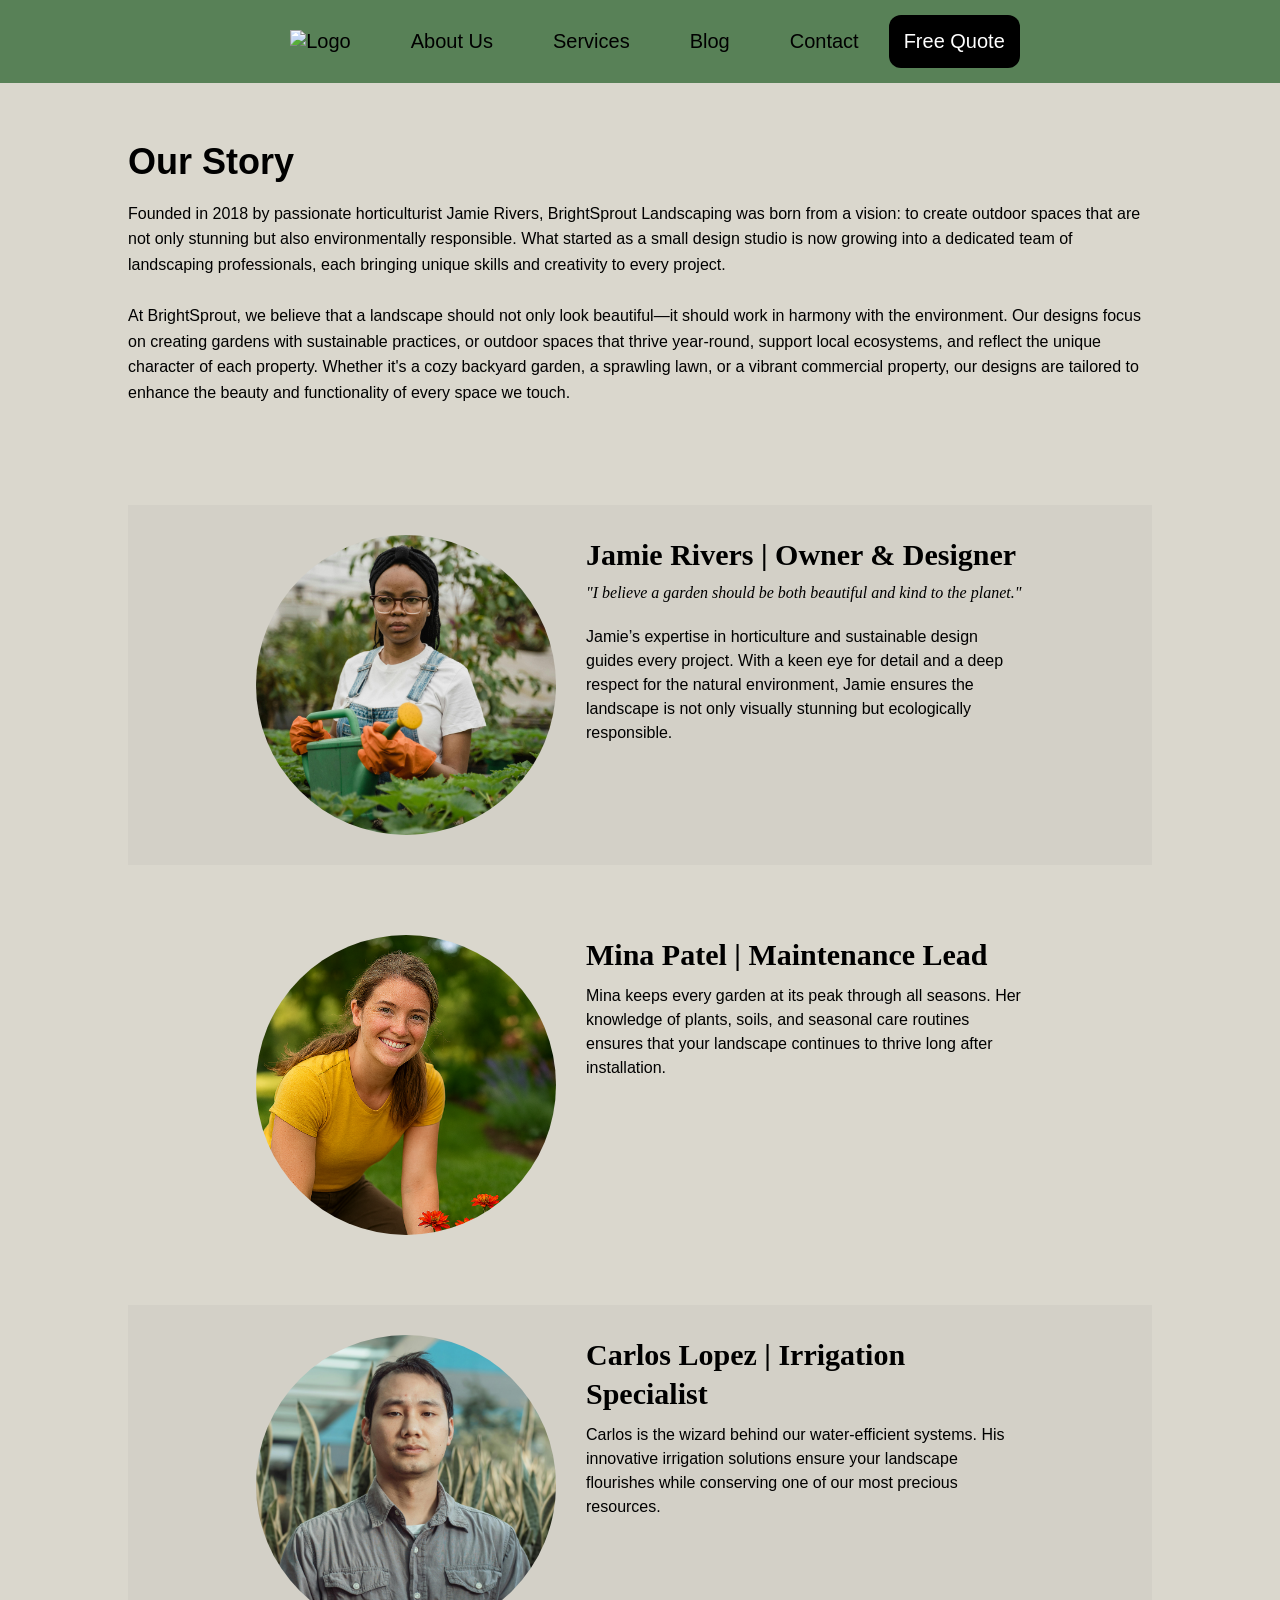
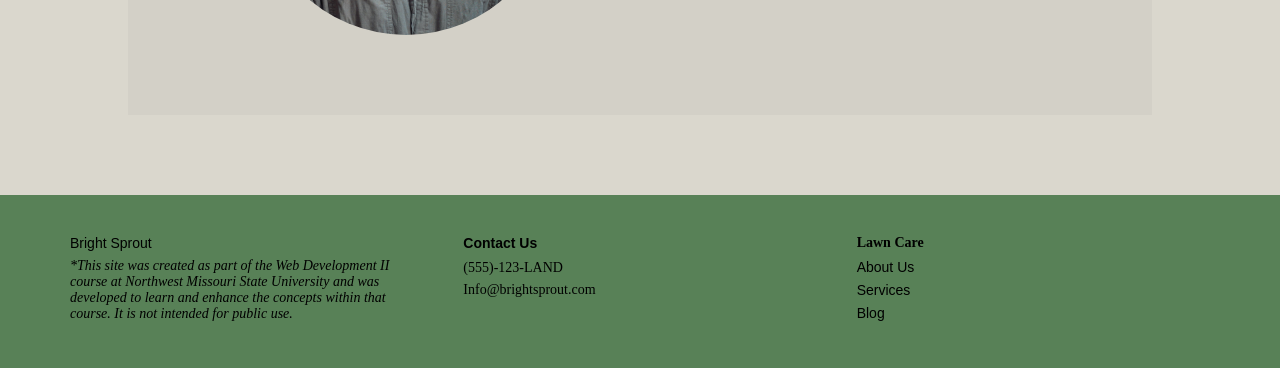
==== commit 5438551c: "html checker tried fixing html stuff and stuff" ====
--- a/about.html
+++ b/about.html
@@ -1,11 +1,11 @@
 <!DOCTYPE html>
-<html lang="">
+<html lang="en">
 
 <head>
     <title>Bright Sprout Landscaping</title>
     <meta charset="utf-8">
     <link rel="stylesheet" href="styles.css">
-
+    <meta name="viewport" content="width=device-width, initial-scale=1">
 </head>
 
 <body>
@@ -70,7 +70,7 @@
         </div>
 
         <div class="footer-col">
-            <h4>Contact Us</h4>
+                 <h4><a href="contact.html">Contact Us</a></h4>
             <ul>
                 <li>(555)-123-LAND</li>
                 <li>Info@brightsprout.com</li>
--- a/styles.css
+++ b/styles.css
@@ -19,6 +19,10 @@
 }
 #container {
     width: 100%;
+}
+input, textarea {
+    width: 100%;
+    box-sizing: border-box;
 }
 
 /* NAV */
@@ -113,11 +117,20 @@
 
 /* ======= SERVICE ==== */
 
-#frontService img {
+#centered {
+  position: absolute;
+  top: 50%;
+  left: 50%;
+  transform: translate(-50%, -50%);
+  text-align: center;
+  color: white;
+  font-size: 2rem;
+    text-shadow: 2px 2px 8px rgba(0,0,0,0.7);
+}
+
+#frontService {
+  position: relative;
   width: 100%;
-  height: 600px;
-  object-fit: cover;
-  object-position: center; 
 }
 
 .page-title {
@@ -187,18 +200,24 @@
     text-align: right;
 }
 
-.service-block:nth-child(even) {
+.services-wrapper {
+    width: 100%;
+}
+
+.services-wrapper > .service-block:nth-child(even) {
     background: rgba(0,0,0,0.03);
+    width: 100%;
 }
 
 /* ========== Styles for Home Page / Index ========== */
+
 .mission-box {
     position: absolute;
     top: 20%;
     right: 10%;
     background: rgba(255, 255, 255, 0.9);
     padding: 1.5rem;
-    max-width: 300px;
+    max-width: 350px;
     border-radius: 3px;
 }
 
@@ -212,21 +231,38 @@
     display: block inline-blockleft
 }
 
-.homeservices section1{
-    text-align: left;
-}
-
-.homeservices h1{
-    text-align: center;
-    font-family: sans-serif;
-}
-
 .homeservices h3{
     font-family: sans-serif;
     
 }
 
-.homeservices {
+.service{
+    display: flex;
+    justify-content: center;
+    flex-wrap: wrap;
+    max-width: 90%;
+    margin: auto;
+}
+
+.service-text-img{
+    flex-grow: 1;
+    max-width: 15%;
+    padding: 10px;
+    border-radius: 10px;
+}
+
+.service-text{
+    flex-grow: 2;
+    max-width: 85%;
+    font-family: Arial, sans-serif;
+}
+
+.homeservices{
+    margin-bottom: 50px;
+}
+
+/*.homeservice {
+  display: flex;
   max-width: 900px;
   margin: 40px auto;
   padding: 20px;
@@ -249,6 +285,7 @@
 }
 
 .service img {
+  display: flex;
   width: 200px;
   height: 100px;
   object-fit: cover;
@@ -274,7 +311,7 @@
 .homeservice span{
   font-weight: bold;
   color: #444;
-}
+}*/
 
 @media (min-width: 800px) {
   .services {
@@ -288,12 +325,12 @@
   }
 }
 
-.price {
+/*.price {
   display: block;
   color: #555;
   font-weight: bold;
   margin-top: 0.3em;
-}
+}*/
 
 .homeservice p{
   margin: 0.3em 0;
@@ -301,7 +338,7 @@
   line-height: 1.4;
 }
 
-.section1{
+/*.section1{
   margin: top-left;
   width: 45%;
   padding: 10px;
@@ -329,7 +366,7 @@
   margin: left;
   width: 45%;
   padding: 10px;
-}
+}*/
 
 /* Style Rules for body and images*/
 
@@ -376,11 +413,12 @@
 
 .meettheteam h1{
     text-align: center;
+    
 }
 
 /* ========== Main Contact Section ========== */
 #contact {
-    width: 85%;
+    width: 80%;
     margin: 60px auto;
     display: grid;
     grid-template-columns: 1fr 2fr;
@@ -525,9 +563,6 @@
 
 .logo {}
 
-/* All Links */
-
-/* Styles for All pages */
 
 h1{
     text-align: center;
@@ -782,9 +817,6 @@
     .service-block:nth-child(even) {
         background: rgba(0, 0, 0, 0.03);
     }
-
-
-
 
     /* ========== Styles for Home Page / Index ========== */
     .mission-box {
@@ -1201,15 +1233,6 @@
 
     /*========== Style Rules for Blog page============ */
 
-    .centered {
-        color: #ffffff;
-  text-align-last: center;
-      position: absolute;
-  top: 60%;
-  left: 50%;
-  transform: translate(-50%, -50%);
-}
-
 #frontblog img {
   width: 100%;
   height: 600px;
@@ -1217,27 +1240,12 @@
   object-position: center; 
 }
 
+#frontblog{
+    position: relative;
+  width: 100%;
+}
+
 .blog {
     max-width: 80%;
     margin:20px auto;
-}
-
-/* Style Rules for Services */
-.servicesgarden,
-.serviceslawn, .serviceseco, .servicesseasonal,
-.servicesspecialty{
-  display: flex;
-  gap: 20px; 
-  justify-content: space-between;
-}
-
-.section2{
-  float: right;
-  width: 33.33%;
-  padding: 5px;
-}
-
-
-
-
-
+}
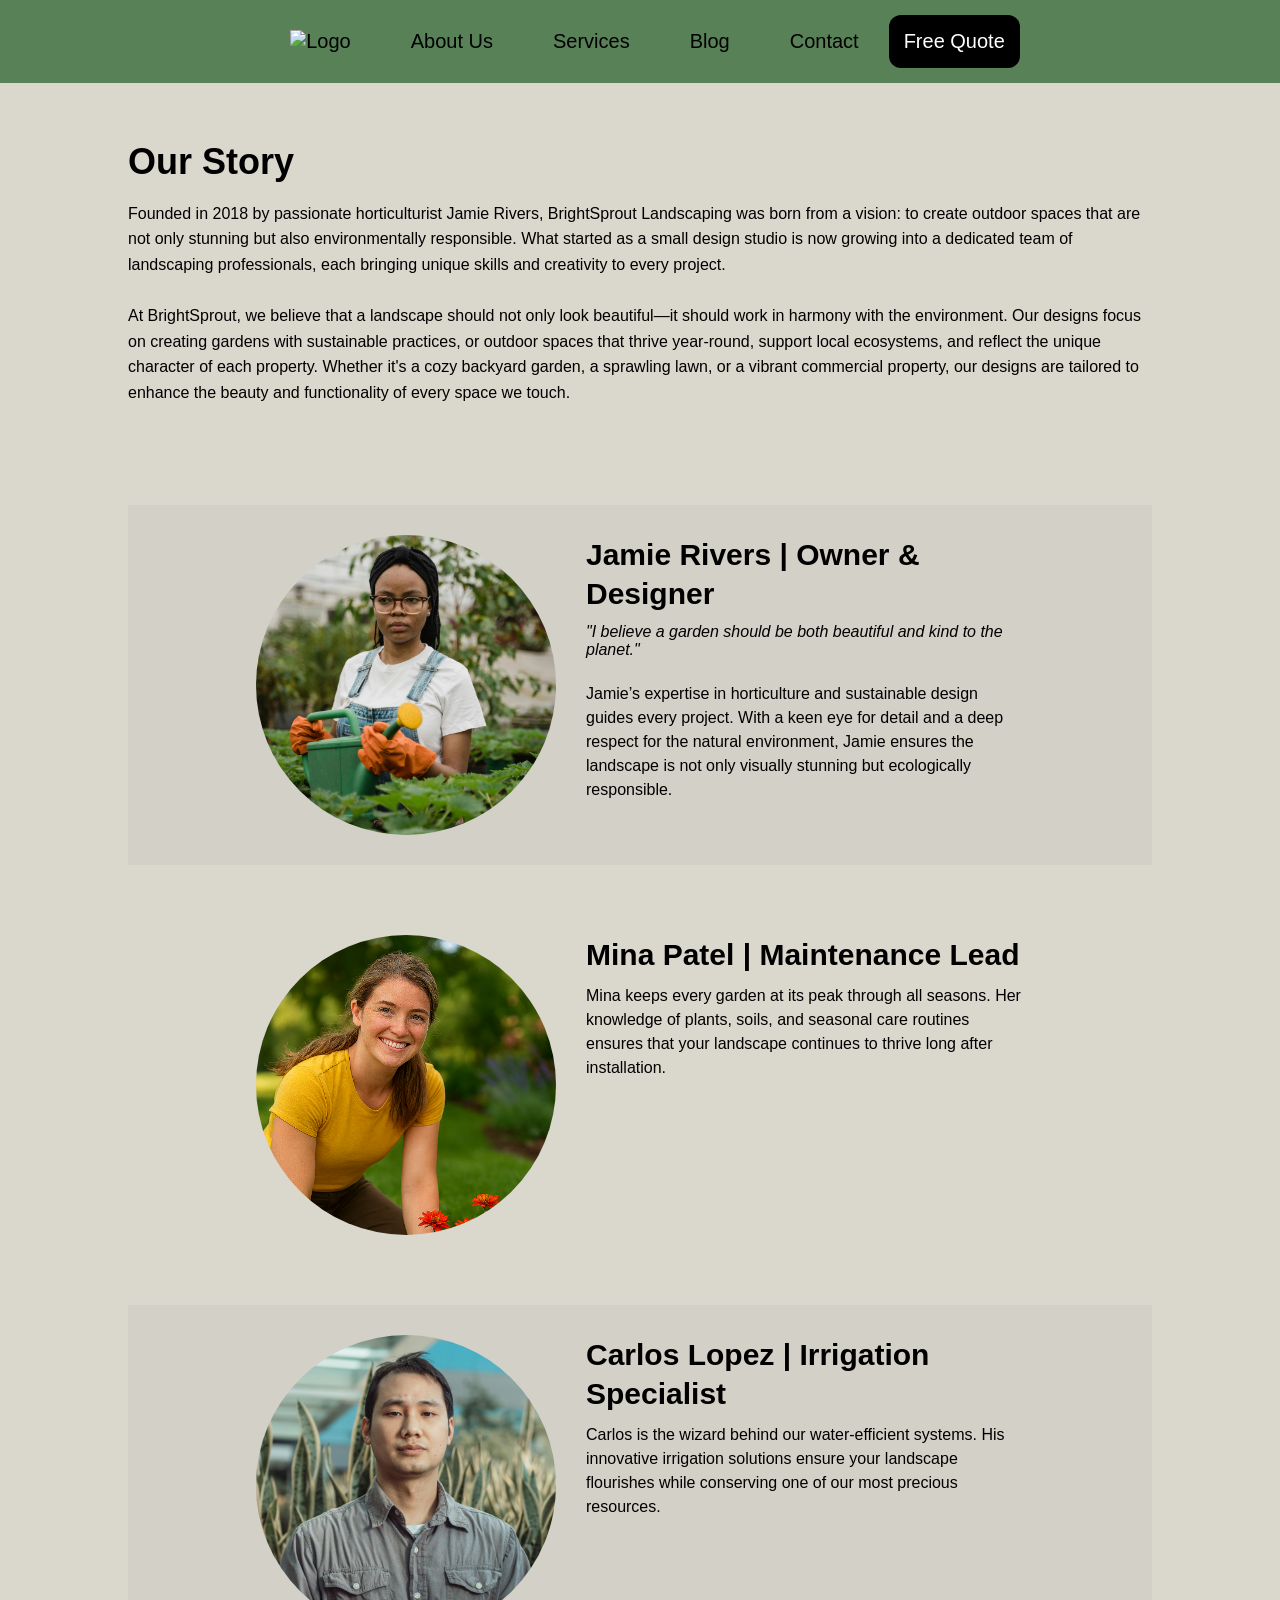
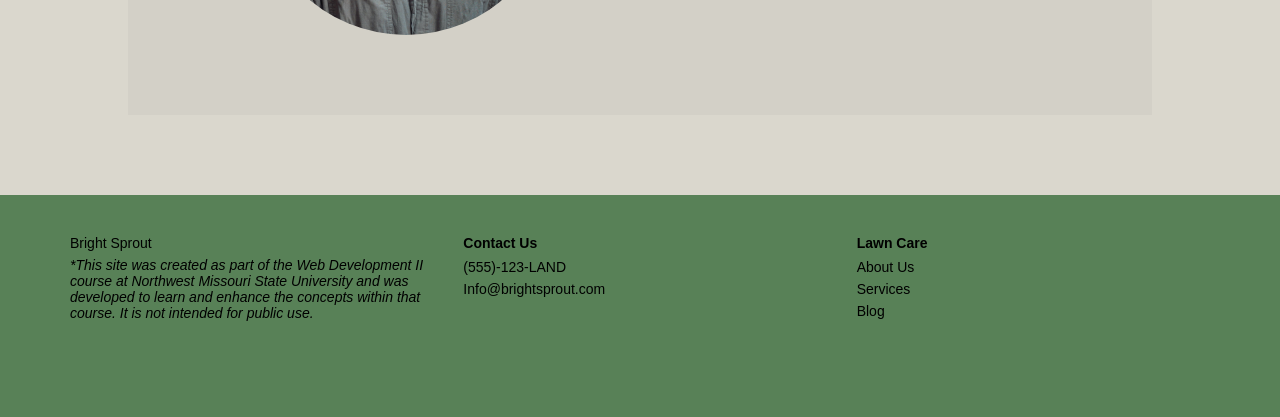
==== commit d8145902: "metadesc added meta description to each page" ====
--- a/about.html
+++ b/about.html
@@ -6,6 +6,9 @@
     <meta charset="utf-8">
     <link rel="stylesheet" href="styles.css">
     <meta name="viewport" content="width=device-width, initial-scale=1">
+    <meta name="description" content="At BrightSprout Landscaping, we’re dedicated to 
+creating outdoor spaces that benefit both your property and the environment. 
+Sustainability isn’t just a practice—it’s our promise.">
 </head>
 
 <body>
--- a/styles.css
+++ b/styles.css
@@ -1,32 +1,60 @@
 /*
 Author: Andrew Y, Bella C, Jin F
-Date: today >:/
-File name: style.class*/
-
-/*CSS Reset */
+Date: [Your Project Date]
+File name: style.class
+*/
+
+/* ===================================================================
+   01. GLOBAL STYLES (Reset, Typography, Base)
+=================================================================== */
+
+/* CSS Reset & Box Sizing */
 * {
     margin: 0;
     padding: 0;
     border: 0;
-}
-
-a,p, h2, h1 h3{
+    box-sizing: border-box;
+}
+
+html, body {
+    overflow-x: hidden;
+}
+
+/* Base Body & Typography */
+body {
+    background-color: #DAD7CD;
     font-family: sans-serif;
 }
 
-body{
-    background-color: #E6E6E6;
-}
+a, p, h1, h2, h3 {
+    font-family: sans-serif;
+}
+
+h1 {
+    text-align: center;
+}
+
+/* Base Image & Form Styles */
+img {
+    max-width: 100%;
+    display: block;
+}
+
+input, textarea {
+    width: 100%;
+    box-sizing: border-box;
+}
+
+/* Base Layout Container */
 #container {
     width: 100%;
 }
-input, textarea {
-    width: 100%;
-    box-sizing: border-box;
-}
-
-/* NAV */
-
+
+/* ===================================================================
+   02. REUSABLE COMPONENTS (Nav, Footer)
+=================================================================== */
+
+/* ========== NAV ========== */
 nav {
     background: #5e7c55;
     margin-bottom: 20px;
@@ -52,7 +80,7 @@
 
 nav a:hover {
     background-color: #3A5A40;
-    color:white;
+    color: white;
 }
 
 nav ul li:last-child a {
@@ -68,8 +96,178 @@
     transform: translateY(-2px);
 }
 
-/*======== ABOUT =====*/
-
+/* ========== FOOTER ========== */
+footer {
+    background: #588157;
+    padding: 40px 50px;
+    font-size: 14px;
+    color: black;
+    padding-bottom: 7%;
+}
+
+.footer-container {
+    display: flex;
+    justify-content: space-between;
+    align-items: flex-start;
+    width: 100%;
+    max-width: 1200px;
+    margin: 0 auto;
+}
+
+.footer-col {
+    flex: 1;
+    margin: 0 20px;
+}
+
+.footer-col ul {
+    list-style: none;
+    margin: 0;
+    padding: 0;
+}
+
+.footer-col li {
+    margin-bottom: 6px;
+}
+
+footer a {
+    text-decoration: none;
+    color: black;
+}
+
+footer a:hover {
+    text-decoration: underline;
+}
+
+footer h4, footer strong {
+    margin-bottom: 8px;
+    font-weight: bold;
+}
+
+footer p {
+    line-height: 1.4;
+    max-width: 230px;
+}
+
+/* ===================================================================
+   03. PAGE-SPECIFIC STYLES
+=================================================================== */
+
+/* ========== HOME PAGE / INDEX ========== */
+
+#reddoorimage {
+    position: relative;
+}
+
+#reddoorimage img {
+    width: 100%;
+    height: 600px;
+    object-fit: cover;
+    object-position: center;
+}
+
+.mission-box {
+    position: absolute;
+    top: 20%;
+    right: 10%;
+    background: rgba(255, 255, 255, 0.9);
+    padding: 1.5rem;
+    max-width: 350px;
+    border-radius: 3px;
+}
+
+.mission-box .button {
+    display: inline-block;
+    color: #ffffff;
+    background-color: #333;
+    border-radius: 3px;
+    padding: 12px 24px;
+    text-decoration: none;
+    font-weight: bold;
+}
+
+.homeservices {
+    margin-bottom: 50px;
+}
+
+.homeservices h3 {
+    font-family: sans-serif;
+}
+
+.service {
+    display: flex;
+    justify-content: center;
+    flex-wrap: wrap;
+    max-width: 90%;
+    margin: auto;
+}
+
+.service-text-img {
+    flex-grow: 1;
+    max-width: 15%;
+    padding: 10px;
+    border-radius: 10px;
+}
+
+.service-text {
+    flex-grow: 2;
+    max-width: 85%;
+    font-family: Arial, sans-serif;
+}
+
+/* Shared "Meet the Team" styles (used on Home/About) */
+.meettheteam {
+    display: flex;
+    font-family: sans-serif;
+}
+
+.meettheteam h1 {
+    text-align: center;
+    color:black;
+}
+
+.meettheteam a{
+    color: black;
+    text-decoration: none;
+}
+
+.homeservices a{
+    color: black;
+    text-decoration: none;
+}
+
+.jamie {
+    flex: 33.33%;
+    padding: 5px;
+    overflow: hidden;
+    text-align: left;
+}
+
+.mina {
+    flex: 33.33%;
+    padding: 5px;
+    overflow: hidden;
+    text-align: center;
+}
+
+.carlos {
+    flex: 33.33%;
+    padding: 5px;
+    overflow: hidden;
+    text-align: right;
+}
+
+@media (max-width: 600px) {
+    .desktop-only-image{
+        height: auto;
+    }
+    
+    .mission-box{
+       top: 70%;
+        align-content: center;
+    }
+}
+
+/* ========== ABOUT PAGE ========== */
 #our-story {
     max-width: 80%;
     margin: 50px auto 100px auto;
@@ -85,7 +283,8 @@
     display: flex;
     align-items: flex-start;
     gap: 30px;
-    /*max-width: 80%;*/
+    max-width: 80%;
+    margin: 40px auto;
     padding: 30px 10% 30px 10%;
 }
 
@@ -107,30 +306,39 @@
     margin-top: 5px;
     line-height: 1.5;
 }
+
 .team-member:last-of-type {
     padding-bottom: 80px;
+    margin-bottom: 80px;
 }
 
 .team-member:nth-child(even) {
     background: rgba(0,0,0,0.03);
 }
 
-/* ======= SERVICE ==== */
+
+/* ========== SERVICE PAGE ========== */
+#frontService {
+    position: relative;
+    width: 100%;
+}
+
+#frontService img {
+    width: 100%;
+    height: 600px;
+    object-fit: cover;
+    object-position: center;
+}
 
 #centered {
-  position: absolute;
-  top: 50%;
-  left: 50%;
-  transform: translate(-50%, -50%);
-  text-align: center;
-  color: white;
-  font-size: 2rem;
+    position: absolute;
+    top: 50%;
+    left: 50%;
+    transform: translate(-50%, -50%);
+    text-align: center;
+    color: white;
+    font-size: 2rem;
     text-shadow: 2px 2px 8px rgba(0,0,0,0.7);
-}
-
-#frontService {
-  position: relative;
-  width: 100%;
 }
 
 .page-title {
@@ -138,6 +346,10 @@
     font-size: 2.2rem;
     padding: 40px 8%;
     margin: 0;
+}
+
+.services-wrapper {
+    width: 100%;
 }
 
 .service-block {
@@ -150,6 +362,12 @@
     align-items: flex-start;
 }
 
+.services-wrapper > .service-block:nth-child(even),
+.service-block:nth-child(even) {
+    background: rgba(0,0,0,0.03);
+    width: 100%;
+}
+
 .text-col {
     width: 55%;
 }
@@ -187,8 +405,8 @@
     width: 55%;
 }
 
-.service-block:last-child p{
-    width:100%;
+.service-block:last-child p {
+    width: 100%;
     margin-left: 75px;
 }
 
@@ -200,223 +418,72 @@
     text-align: right;
 }
 
-.services-wrapper {
-    width: 100%;
-}
-
-.services-wrapper > .service-block:nth-child(even) {
-    background: rgba(0,0,0,0.03);
-    width: 100%;
-}
-
-/* ========== Styles for Home Page / Index ========== */
-
-.mission-box {
-    position: absolute;
-    top: 20%;
-    right: 10%;
-    background: rgba(255, 255, 255, 0.9);
-    padding: 1.5rem;
-    max-width: 350px;
-    border-radius: 3px;
-}
-
-.mission-box a{
-    color: green;
-    background-color: #ffffff;
-    border-radius: 1px; 
-}
-
-main ul {
-    display: block inline-blockleft
-}
-
-.homeservices h3{
-    font-family: sans-serif;
-    
-}
-
-.service{
+.servicesgarden,
+.serviceslawn,
+.serviceseco,
+.servicesseasonal,
+.servicesspecialty {
     display: flex;
-    justify-content: center;
+    gap: 20px;
+    justify-content: space-between;
+}
+
+/* ========== BLOG PAGE ========== */
+#frontblog {
+    position: relative;
+    width: 100%;
+}
+
+#frontblog img {
+    width: 100%;
+    height: 600px;
+    object-fit: cover;
+    object-position: center;
+}
+
+.blog {
+    max-width: 80%;
+    margin: 20px auto;
+}
+
+.blog h1 {
+    position: fixed;
+    color: #ffffff;
+}
+
+.blog h3 {
+    margin-top: 10px;
+    margin-bottom: 5px;
+}
+
+.blog p {
+    margin-right: 60px;
+}
+
+#blog img {
+    width: 300px;
+    height: 200px;
     flex-wrap: wrap;
-    max-width: 90%;
-    margin: auto;
-}
-
-.service-text-img{
-    flex-grow: 1;
-    max-width: 15%;
-    padding: 10px;
-    border-radius: 10px;
-}
-
-.service-text{
-    flex-grow: 2;
-    max-width: 85%;
-    font-family: Arial, sans-serif;
-}
-
-.homeservices{
-    margin-bottom: 50px;
-}
-
-/*.homeservice {
-  display: flex;
-  max-width: 900px;
-  margin: 40px auto;
-  padding: 20px;
-  font-family: Arial, sans-serif;
-}
-
-.service-text{
+}
+
+.container,
+.container1,
+.container2 {
+    display: flex;
+    gap: 20px;
+    justify-content: space-between;
+}
+
+.section1,
+.section2,
+.section3,
+.section4,
+.section5,
+.section6 {
     flex: 1;
 }
 
-.service-text p {
-  color: #333;
-  margin-bottom: 8px;
-  line-height: 1.5;
-}
-
-.service-text span {
-  font-weight: bold;
-  color: #444;
-}
-
-.service img {
-  display: flex;
-  width: 200px;
-  height: 100px;
-  object-fit: cover;
-  border-radius: 8px;
-  box-shadow: 0 2px 6px rgba(0, 0, 0, 0.1);
-}
-
-.homeservices img{
-    float: right;
-    width:  150px;
-    height: 150px;
-    object-fit: cover;
-  border-radius: 8px;
-  box-shadow: 0 2px 6px rgba(0, 0, 0, 0.1);
-}
-
-.homeservice p{
-  color: #333;
-  margin-bottom: 8px;
-  line-height: 1.5;
-}
-
-.homeservice span{
-  font-weight: bold;
-  color: #444;
-}*/
-
-@media (min-width: 800px) {
-  .services {
-    display: grid;
-    grid-template-columns: 1fr 1fr;
-    gap: 30px 60px;
-  }
-  .service {
-    border-bottom: none;
-    padding-bottom: 0;
-  }
-}
-
-/*.price {
-  display: block;
-  color: #555;
-  font-weight: bold;
-  margin-top: 0.3em;
-}*/
-
-.homeservice p{
-  margin: 0.3em 0;
-  color: #333;
-  line-height: 1.4;
-}
-
-/*.section1{
-  margin: top-left;
-  width: 45%;
-  padding: 10px;
-}
-
-.section2{
-  margin: top-right;
-  width: 45%;
-  padding: 10px;
-}
-
-.section3{
-  margin: top-center;
-  width: 45%;
-  padding: 10px;
-}
-
-.section4{
-  margin: left;
-  width: 45%;
-  padding: 10px;
-}
-
-.section5{
-  margin: left;
-  width: 45%;
-  padding: 10px;
-}*/
-
-/* Style Rules for body and images*/
-
-body {
-    background-color: #DAD7CD;
-}
-
-img {
-    max-width: 100%;
-    display: block;
-}
-
-
-* {
-  box-sizing: border-box;
-}
-
-/* Create three equal columns that sits next to each other */
-.jamie{
-  flex: 33.33%;
-  padding: 5px;
-  overflow: hidden;
-    text-align: left;
-}
-
-.mina{
-  flex: 33.33%;
-  padding: 5px;
-  overflow: hidden;
-    text-align: center;
-}
-
-.carlos{
-  flex: 33.33%;
-  padding: 5px;
-  overflow: hidden;
-    text-align: right;
-}
-
-.meettheteam {
-    display: flex;
-    font-family: sans-serif;
-}
-
-.meettheteam h1{
-    text-align: center;
-    
-}
-
-/* ========== Main Contact Section ========== */
+/* ========== CONTACT PAGE ========== */
 #contact {
     width: 80%;
     margin: 60px auto;
@@ -425,9 +492,7 @@
     gap: 50px;
     align-items: start;
 }
-#contactform {
-    width: 100%;
-}
+
 .contactLeft h2 {
     font-size: 36px;
     margin-bottom: 10px;
@@ -442,6 +507,7 @@
 
 /* Form layout */
 #contactform {
+    width: 100%;
     display: grid;
     grid-template-columns: 1fr 1fr;
     gap: 15px 25px;
@@ -465,10 +531,9 @@
     border: 1px solid #c9c9c9;
     background: #fff;
     font-size: 14px;
-    box-sizing: border-box;
-}
-
-/* Message box spans full width */
+}
+
+/* Spanning rules */
 #message {
     grid-column: 1 / 3;
     resize: vertical;
@@ -476,6 +541,14 @@
 
 #email {
     grid-column: 1 / 3;
+}
+
+.form-row.full {
+    grid-column: 1 / 3;
+}
+
+.form-row:last-child {
+    margin-top: 10px;
 }
 
 /* Submit button */
@@ -488,12 +561,6 @@
     border-radius: 8px;
     cursor: pointer;
     font-size: 14px;
-}
-.form-row.full {
-    grid-column: 1 / 3;
-}
-
-#contactform button {
     width: 100%;
     display: block;
 }
@@ -502,391 +569,388 @@
     opacity: 0.9;
 }
 
-.form-row:last-child {
-    margin-top: 10px;
-}
-
-
-
-/* ========== Footer ========== */
-footer {
-    background: #588157;
-    padding: 40px 50px;
-    font-size: 14px;
-    color: black;
-    padding-bottom: 7%;
-}
-
-.footer-container {
-    display: flex;
-    justify-content: space-between;
-    align-items: flex-start;
-    width: 100%;
-    max-width: 1200px;
-    margin: 0 auto; 
-}
-
-.footer-col {
-    flex: 1;
-    margin: 0 20px;
-}
-
-.footer-col ul {
-    list-style: none;
-    margin: 0;
-    padding: 0;
-}
-
-.footer-col li {
-    margin-bottom: 6px;
-}
-
-footer a {
-    text-decoration: none;
-    color: black;
-}
-
-footer a:hover {
-    text-decoration: underline;
-}
-
-footer h4, footer strong {
-    margin-bottom: 8px;
-    font-weight: bold;
-}
-
-footer p {
-    line-height: 1.4;
-    max-width: 230px; /* prevents paragraph from stretching too far */
-}
-
-
-.logo {}
-
-
-h1{
-    text-align: center;
-}
-
-.main {}
-
-img {
-    max-width: 100%
-}
-
-ul {}
-
-li {}
-
-/*Style Rules for Blog page*/
-
-#blog img {
-    width: 300px;
-    height: 200px;
-}
-
-.container,
-.container1,
-.container2 {
-    display: flex;
-    gap: 20px;
-    justify-content: space-between;
-}
-
-.section1,
-.section2,
-.section3,
-.section4,
-.section5,
-.section6 {
-    flex: 1;
-}
-
-Float Example
-/* Three image containers (use 25% for four, and 50% for two, etc) */
-.jamie{
-  float: left;
-  width: 33.33%;
-  padding: 5px;
-    display: table;
-}
-
-.mina{
-  float: left;
-  width: 33.33%;
-  padding: 5px;
-    display: table;
-}
-
-.carlos{
-  float: left;
-  width: 33.33%;
-  padding: 5px;
-    display: table;
-}
-
-
-/*========== Style Rules for Blog page============ */
-
-    a,
-    p,
-    h2,
-    h1 h3 {
-        font-family: sans-serif;
-    }
-
-    body {
-        background-color: #E6E6E6;
-    }
-
-    #container {
+
+/* ===================================================================
+   04. RESPONSIVE MEDIA QUERIES
+=================================================================== */
+
+/* Tablet (and some desktop) */
+@media (min-width: 768px) {
+    /* HOME */
+    .services {
+        display: grid;
+        grid-template-columns: 1fr 1fr;
+        gap: 30px 60px;
+    }
+
+    .service {
+        border-bottom: none;
+        padding-bottom: 0;
+    }
+}
+
+/* Tablet (and smaller) */
+@media screen and (max-width: 768px) {
+    
+    /*NAV*/
+    nav ul {
+        flex-direction: column;
+        align-items: stretch;
+    }
+
+    nav ul li {
         width: 100%;
-    }
-
-    /* NAV */
-
-    nav {
-        background: #5e7c55;
+        text-align: center;
+    }
+
+    nav a {
+        padding: 15px;
+        font-size: 16px;
+    }
+
+    nav ul li:last-child a {
+        border-radius: 0; 
+    }
+
+    /*About US*/
+    #our-story,
+    .team-member {
+        max-width: 95%;
+        margin-left: auto;
+        margin-right: auto;
+        padding-left: 20px;
+        padding-right: 20px;
+    }
+
+    .team-member {
+        flex-direction: column;
+        align-items: center;
+        text-align: center;
+        gap: 20px;
+    }
+
+    .team-member img {
+        width: 200px;
+        height: 200px;
+    }
+
+    .member-text h3 {
+        font-size: 24px;
+    }
+
+    /* FOOTER*/
+    .footer-container {
+        flex-direction: column;
+        align-items: center;
+        text-align: center;
+    }
+
+    .footer-col {
+        margin: 20px 0;
+    }
+
+    footer p {
+        max-width: 90%; 
+        margin: 0 auto;
+    }
+
+    .team-member:nth-child(even) {
+        background: none;
+    }
+
+    .team-member:last-of-type {
+        padding-bottom: 40px;
+        margin-bottom: 40px;
+    }
+}
+    
+    /* SERVICE */
+    #frontService img {
+        height: 420px;
+    }
+
+    #centered {
+        font-size: 1.6rem;
+        width: 90%;
+        top: 52%;
+    }
+
+    .service-block {
+        flex-direction: column;
+        padding: 25px 4%;
+        gap: 15px;
+        margin: 0;
+    }
+
+    .text-col,
+    .img-col {
+        width: 100%;
+        margin: 0;
+    }
+
+    .text-col h2 {
+        font-size: 1.4rem;
+        text-align: center;
+        margin-bottom: 12px;
+    }
+
+    .item {
+        flex-direction: column;
+        align-items: flex-start;
+        margin-bottom: 22px;
+    }
+
+    .item h3,
+    .item p {
+        width: 100%;
+    }
+
+    .price {
+        margin-top: 6px;
+        text-align: left;
+        width: 100%;
+    }
+
+    #container,
+    main {
+        width: 100%;
+        padding: 0;
+        margin: 0;
+    }
+    
+    /* CONTACT */
+    #contact {
+        grid-template-columns: 1fr;
+        gap: 30px;
+    }
+
+    #contactform {
+        grid-template-columns: 1fr 1fr;
+    }
+
+    .contactLeft h2 {
+        font-size: 28px;
+    }
+}
+
+/*BLOG*/
+/* ---------- Tablet View (≤800px) ---------- */
+@media screen and (max-width: 800px) {
+
+    /* Front Blog Image */
+    #frontblog img {
+        height: 400px;
+        object-position: center;
+    }
+
+    /* Centered Blog Title */
+    #centered {
+        text-align: center;
+        top: 35%; /* move higher up */
+        transform: translate(-50%, -35%);
+        left: 50%;
+    }
+
+    #centered h1 {
+        font-size: 2.5rem;
+        color: #fff;
+        position: static; /* prevent it from overlapping */
+    }
+
+    #centered p {
+        font-size: 1.1rem;
+        color: #fff;
+    }
+}
+
+    /* Blog Layout Adjustments */
+    .blog {
+        max-width: 90%;
+        margin: 0 auto;
+    }
+
+    .container,
+    .container1,
+    .container2 {
+        flex-wrap: wrap;
+        justify-content: center;
+        gap: 25px;
+    }
+
+    .blog h1 {
+        position: static;
+        text-align: center;
+        font-size: 2rem;
         margin-bottom: 20px;
-    }
-
-    nav ul {
-        list-style-type: none;
-        background-color: #588157;
-        align-items: center;
-        display: flex;
-        justify-content: center;
+        color: #333;
+    }
+
+    .blog p {
+        margin-right: 0;
+        font-size: 1rem;
+    }
+
+    section img {
+        width: 100%;
+        height: auto;
+    }
+}
+
+
+/* Phones */
+@media screen and (max-width: 480px) {
+    
+    #our-story h2 {
+        font-size: 28px;
     }
 
     nav a {
-        color: black;
-        text-decoration: none;
-        padding: 30px;
-        display: block;
-        text-align: center;
+        font-size: 14px; 
+    }
+
+    .team-member img {
+        width: 150px; 
+        height: 150px;
+    }
+
+    .member-text h3 {
         font-size: 20px;
-        transition: background 0.25s, color 0.25s;
-    }
-
-    nav a:hover {
-        background-color: #3A5A40;
-        color: white;
-    }
-
-    nav ul li:last-child a {
-        background-color: #000;
-        color: white;
-        border-radius: 12px;
-        padding: 15px 15px 15px 15px;
-        height: auto;
-    }
-
-    nav ul li:last-child:hover a {
-        opacity: 0.85;
-        transform: translateY(-2px);
-    }
-
-    /*======== ABOUT =====*/
-
-    #container {
+    }
+}
+    /* SERVICE */
+    #frontService img {
+        height: 280px;
+    }
+
+    #centered {
+        top: 48%;
+        font-size: 1.2rem;
+        width: 85%;
+        padding: 0 10px;
+        transform: translate(-50%, -50%);
+    }
+
+    .service-block {
         width: 100%;
-        margin: 0 auto;
-    }
-
-    /* Our Story Section */
-    #our-story {
-        max-width: 80%;
-        margin: 50px auto 100px auto;
-        line-height: 1.6;
-    }
-
-    #our-story h2 {
-        font-size: 36px;
-        margin-bottom: 10px;
-    }
-
-    /* Team Members */
-    .team-member {
-        margin-top: 22px;
-        display: flex;
-        align-items: flex-start;
-        gap: 30px;
-        max-width: 80%;
-        margin: 40px auto;
-    }
-
-    .team-member img {
-        width: 300px;
-        height: 300px;
-        object-fit: fill;
-        border-radius: 50%;
-    }
-
-    .member-text h3 {
-        margin-top: 0;
-        margin-bottom: 10px;
-        font-size: 30px;
-        line-height: 1.3;
-    }
-
-    .team-member p {
-        margin-top: 5px;
-        line-height: 1.5;
-    }
-
-    .team-member:last-of-type {
-        margin-bottom: 80px;
-    }
-
-    /* ======= SERVICE ====*/
-
-    #frontService img {
-        width: 100%;
-        height: 600px;
-        object-fit: cover;
-        object-position: center;
-    }
-
-    .page-title {
-        text-align: left;
-        font-size: 2.2rem;
-        padding: 40px 8%;
-        margin: 0;
-    }
-
-    .service-block {
-        display: flex;
-        justify-content: space-between;
-        gap: 40px;
-        padding: 60px 8%;
-        max-width: 1400px;
-        margin: auto;
-        align-items: flex-start;
-    }
-
-    .text-col {
-        width: 55%;
-    }
-
-    .img-col {
-        width: 45%;
-    }
-
-    .img-col img {
-        width: 100%;
-        border-radius: 6px;
+        padding: 20px 5%;
+        flex-direction: column;
     }
 
     .text-col h2 {
-        margin-bottom: 25px;
+        font-size: 1.25rem;
     }
 
     .item {
-        display: flex;
-        justify-content: space-between;
-        margin-bottom: 35px;
-        position: relative;
+        margin-bottom: 18px;
     }
 
     .item h3 {
-        font-size: 1rem;
-        font-weight: bold;
-        margin: 0;
-        width: 55%;
+        font-size: 0.95rem;
     }
 
     .item p {
         font-size: 0.9rem;
-        margin: 5px 0 0 0;
-        width: 55%;
+    }
+
+    .price {
+        font-size: 0.85rem;
+    }
+
+    .img-col {
+        display: none;
     }
 
     .service-block:last-child p {
+        margin-left: 0 !important;
+    }
+
+    .service-block:last-child {
+        padding-bottom: 20px;
+        padding-top: 20px;
+    }
+
+    /*BLOG*/
+    @media screen and (max-width: 480px) {
+
+    .blog {
+        max-width: 95%;
+        margin: 10px auto;
+    }
+
+    #frontblog img {
+        height: 250px;
+    }
+
+    #centered h1 {
+        font-size: 1.8rem;
+    }
+
+    #centered p {
+        font-size: 1rem;
+    }
+
+    .container,
+    .container1,
+    .container2 {
+        flex-direction: column;
+        align-items: center;
+        gap: 25px;
+    }
+
+    section img {
         width: 100%;
-        margin-left: 75px;
-    }
-
-    .price {
-        font-weight: 600;
+        height: auto;
+        border-radius: 8px;
+    }
+
+    .blog h1 {
+        font-size: 1.6rem;
+        text-align: center;
+    }
+
+    .blog h3 {
+        font-size: 1.1rem;
+        text-align: center;
+    }
+
+    .blog p {
         font-size: 0.95rem;
-        margin-left: auto;
-        width: 35%;
-        text-align: right;
-    }
-
-    .service-block:nth-child(even) {
-        background: rgba(0, 0, 0, 0.03);
-    }
-
-    /* ========== Styles for Home Page / Index ========== */
-    .mission-box {
-        position: absolute;
-        top: 20%;
-        right: 10%;
-        background: rgba(255, 255, 255, 0.9);
-        padding: 1.5rem;
-        max-width: 300px;
-        border-radius: 3px;
-    }
-
-    .mission-box a {
-        color: green;
-        background-color: #ffffff;
-        border-radius: 1px;
-    }
-
-    main ul {
-        display: block inline-blockleft
-    }
-
-    .homeservices section1 {
-        text-align: left;
-    }
-
-    .homeservices h1 {
-        text-align: center;
-        font-family: sans-serif;
-    }
-
-    .homeservices h3 {
-        font-family: sans-serif;
-    }
-
-    .homeservice {
-        max-width: 900px;
-        margin: 0 auto;
-        padding: 20px;
-        font-family: Arial, sans-serif;
-    }
-
-    .homeservices img {
-        float: right;
-        width: 100px;
-        height: 100px;
-    }
-
-    .homeservice p {
-        color: #333;
-        margin-bottom: 8px;
-        line-height: 1.5;
-    }
-
-    .homeservice span {
-        font-weight: bold;
-        color: #444;
-    }
-
-    @media (min-width: 800px) {
-        .services {
-            display: grid;
-            grid-template-columns: 1fr 1fr;
-            gap: 30px 60px;
-        }
-
-        .service {
-            border-bottom: none;
-            padding-bottom: 0;
-        }
+        text-align: justify;
+        margin-right: 0;
+    }
+        
+
+}
+    
+    
+    /* CONTACT */
+    #contact {
+        width: 90%;
+        margin: 50px auto;
+    }
+
+    .contactLeft h2 {
+        font-size: 24px;
+    }
+}
+
+/* Misc. Responsive Rules */
+.homeservice p {
+    margin: 0.3em 0;
+    color: #333;
+    line-height: 1.4;
+}
+
+@media (min-width: 768px) {
+    .services {
+        display: grid;
+        grid-template-columns: 1fr 1fr;
+        gap: 30px 60px;
+    }
+
+    .service {
+        border-bottom: none;
+        padding-bottom: 0;
     }
 
     .price {
@@ -901,351 +965,4 @@
         color: #333;
         line-height: 1.4;
     }
-
-    .section1 {
-        margin: top-left;
-        width: 45%;
-        padding: 10px;
-    }
-
-    .section2 {
-        margin: top-right;
-        width: 45%;
-        padding: 10px;
-    }
-
-    .section3 {
-        margin: top-center;
-        width: 45%;
-        padding: 10px;
-    }
-
-    .section4 {
-        margin: left;
-        width: 45%;
-        padding: 10px;
-    }
-
-    .section5 {
-        margin: left;
-        width: 45%;
-        padding: 10px;
-    }
-
-    /* Style Rules for body and images*/
-
-    body {
-        background-color: #DAD7CD;
-    }
-
-    img {
-        max-width: 100%;
-        display: block;
-    }
-
-
-    /* Create three equal columns that sits next to each other */
-    .jamie {
-        flex: 33.33%;
-        padding: 5px;
-        overflow: hidden;
-        text-align: left;
-    }
-
-    .mina {
-        flex: 33.33%;
-        padding: 5px;
-        overflow: hidden;
-        text-align: center;
-    }
-
-    .carlos {
-        flex: 33.33%;
-        padding: 5px;
-        overflow: hidden;
-        text-align: right;
-    }
-
-    .meettheteam {
-        display: flex;
-        font-family: sans-serif;
-    }
-
-    .meettheteam h1 {
-        text-align: center;
-    }
-
-    /* ========== Main Contact Section ========== */
-    #contact {
-        width: 85%;
-        margin: 60px auto;
-        display: grid;
-        grid-template-columns: 1fr 2fr;
-        gap: 50px;
-        align-items: start;
-    }
-
-    #contactform {
-        width: 100%;
-    }
-
-    .contactLeft h2 {
-        font-size: 36px;
-        margin-bottom: 10px;
-    }
-
-    .contactLeft p {
-        color: #6b6b6b;
-        line-height: 1.6;
-        font-size: 14px;
-        margin-bottom: 10px;
-    }
-
-    /* Form layout */
-    #contactform {
-        display: grid;
-        grid-template-columns: 1fr 1fr;
-        gap: 15px 25px;
-        margin-top: 5px;
-    }
-
-    /* Labels */
-    .form-row label {
-        display: block;
-        font-size: 11px;
-        color: #444;
-        margin-bottom: 4px;
-    }
-
-    /* Inputs */
-    .form-row input,
-    .form-row textarea {
-        width: 100%;
-        padding: 10px 14px;
-        border-radius: 5px;
-        border: 1px solid #c9c9c9;
-        background: #fff;
-        font-size: 14px;
-        box-sizing: border-box;
-    }
-
-    /* Message box spans full width */
-    #message {
-        grid-column: 1 / 3;
-        resize: vertical;
-    }
-
-    #email {
-        grid-column: 1 / 3;
-    }
-
-    /* Submit button */
-    #contactform button {
-        grid-column: 1 / 3;
-        background: #000;
-        color: #fff;
-        padding: 10px;
-        border: none;
-        border-radius: 8px;
-        cursor: pointer;
-        font-size: 14px;
-    }
-
-    .form-row.full {
-        grid-column: 1 / 3;
-    }
-
-    #contactform button {
-        width: 100%;
-        display: block;
-    }
-
-    #contactform button:hover {
-        opacity: 0.9;
-    }
-
-    .form-row:last-child {
-        margin-top: 10px;
-    }
-
-    /* ========== Footer ========== */
-    footer {
-        background: #588157;
-        padding: 40px 50px;
-        font-size: 14px;
-        color: black;
-        margin-top: 30px;
-    }
-
-    .footer-container {
-        display: flex;
-        justify-content: space-between;
-        align-items: flex-start;
-        width: 100%;
-        max-width: 1200px;
-        margin: 0 auto;
-    }
-
-    .footer-col {
-        flex: 1;
-        margin: 0 20px;
-    }
-
-    .footer-col ul {
-        list-style: none;
-        margin: 0;
-        padding: 0;
-    }
-
-    .footer-col li {
-        margin-bottom: 6px;
-    }
-
-    footer a {
-        text-decoration: none;
-        color: black;
-    }
-
-    footer a:hover {
-        text-decoration: underline;
-    }
-
-    footer h4,
-    footer strong {
-        margin-bottom: 8px;
-        font-weight: bold;
-    }
-
-    footer p {
-        line-height: 1.4;
-        max-width: 230px;
-        /* prevents paragraph from stretching too far */
-    }
-
-    /* Styles for Home page */
-
-    .logo {}
-
-    /* All Links */
-
-    /* Styles for All pages */
-
-    h1 {
-        text-align: center;
-    }
-
-    img {
-        max-width: 100%
-            height: 500px;
-    }
-
-    /* Styles for Home Page */
-    mission-box {
-        position: absolute;
-        top: 20%;
-        right: 10%;
-        background: rgba(255, 255, 255, 0.9);
-        padding: 1.5rem;
-        max-width: 350px;
-        border-radius: 8px;
-    }
-
-    main ul {
-        display: block inline-blockleft
-    }
-
-
-    /* Style Rules for body and images*/
-
-    body {
-        background-color: #DAD7CD;
-    }
-
-    img {
-        max-width: 100%;
-        display: block;
-    }
-
-    /* Styles for Home page */
-
-
-    /*Style Rules for Blog page*/
-    .blog h3 {
-        margin-top: 10px;
-        margin-bottom: 5px;
-    }
-
-    .blog p {
-        margin-right: 60px;
-    }
-
-    #blog img {
-        width: 300px;
-        height: 200px;
-        flex-wrap: wrap;
-    }
-    
-    .blog h1 { 
-    position: fixed;
-        font: #ffffff;
-    }
-
-    .container,
-    .container1,
-    .container2 {
-        display: flex;
-        gap: 20px;
-        justify-content: space-between;
-    }
-
-    .section1,
-    .section2,
-    .section3,
-    .section4,
-    .section5,
-    .section6 {
-        flex: 1;
-    }
-
-
-    /* Three image containers (use 25% for four, and 50% for two, etc) */
-    .jamie {
-        float: left;
-        width: 33.33%;
-        padding: 5px;
-        display: table;
-    }
-
-    .mina {
-        float: left;
-        width: 33.33%;
-        padding: 5px;
-        display: table;
-    }
-
-    .carlos {
-        float: left;
-        width: 33.33%;
-        padding: 5px;
-        display: table;
-    }
-
-
-    /*========== Style Rules for Blog page============ */
-
-#frontblog img {
-  width: 100%;
-  height: 600px;
-  object-fit: cover;
-  object-position: center; 
-}
-
-#frontblog{
-    position: relative;
-  width: 100%;
-}
-
-.blog {
-    max-width: 80%;
-    margin:20px auto;
 }
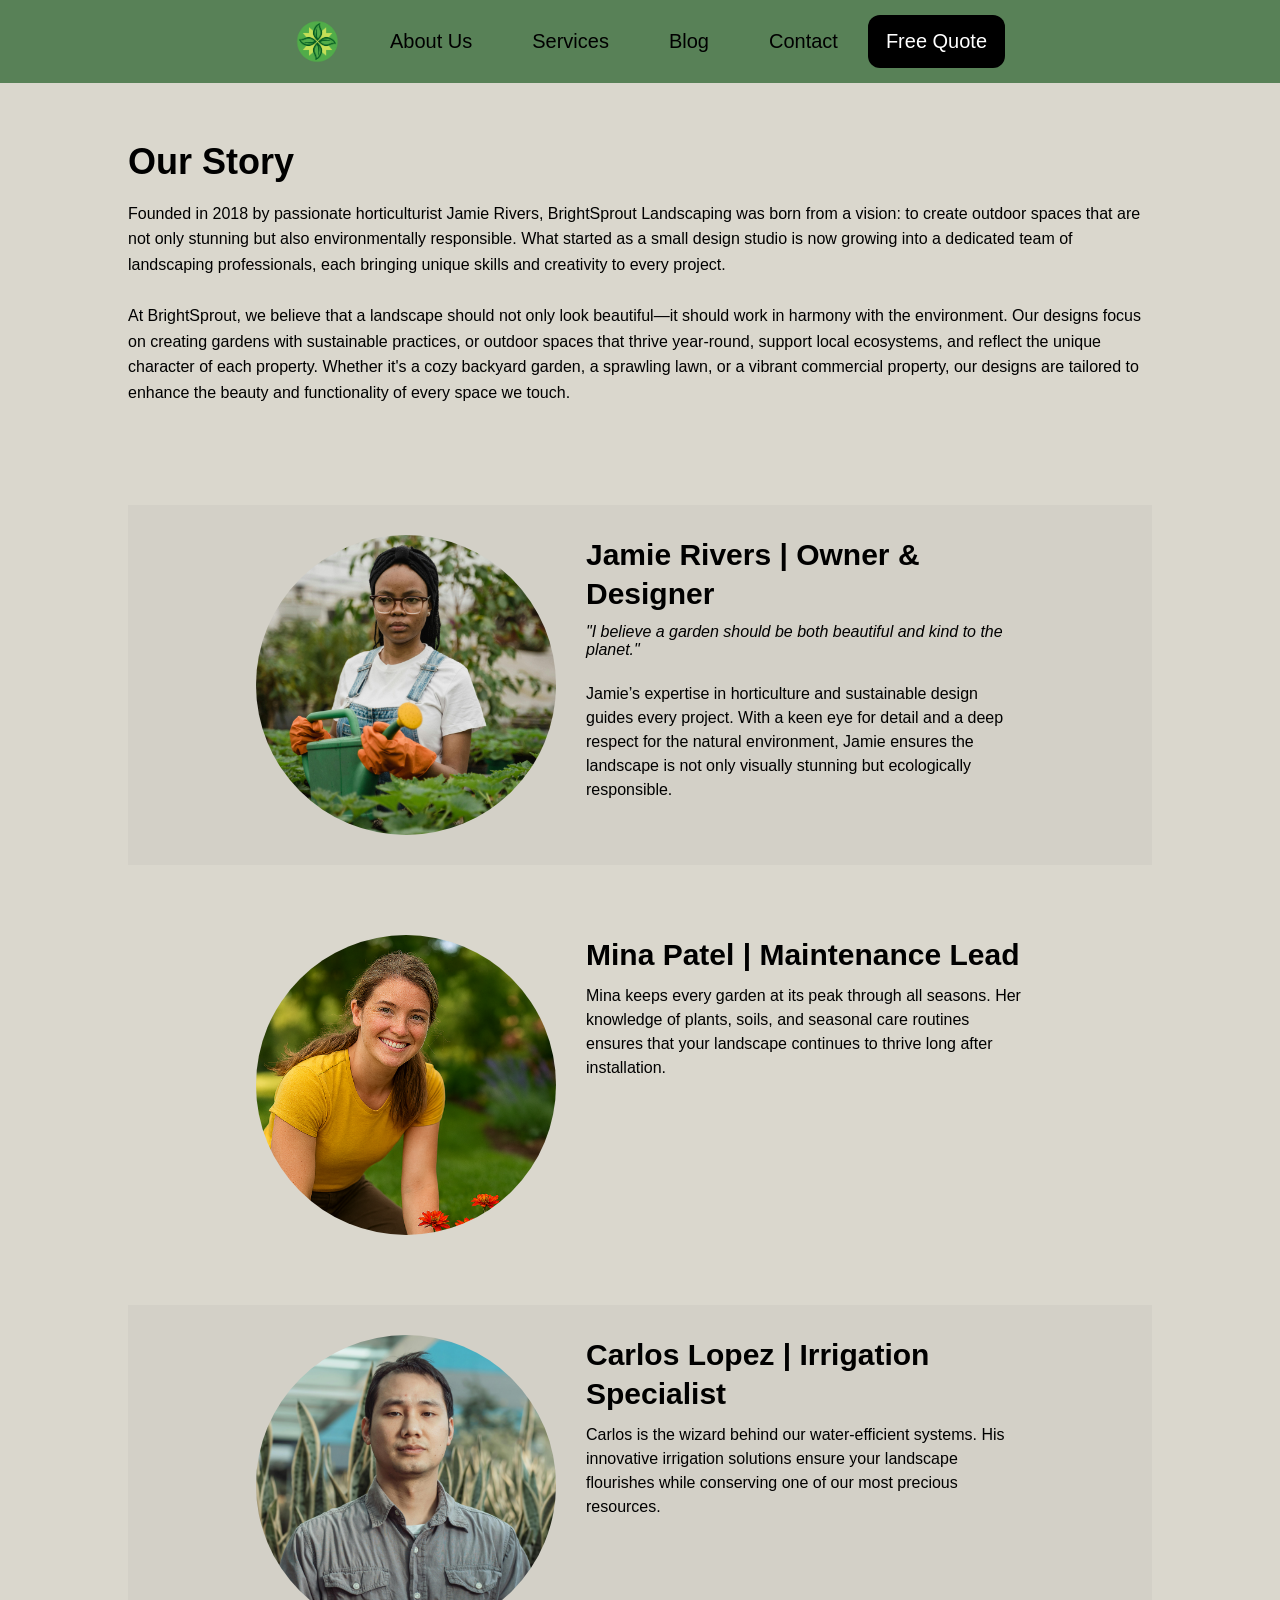
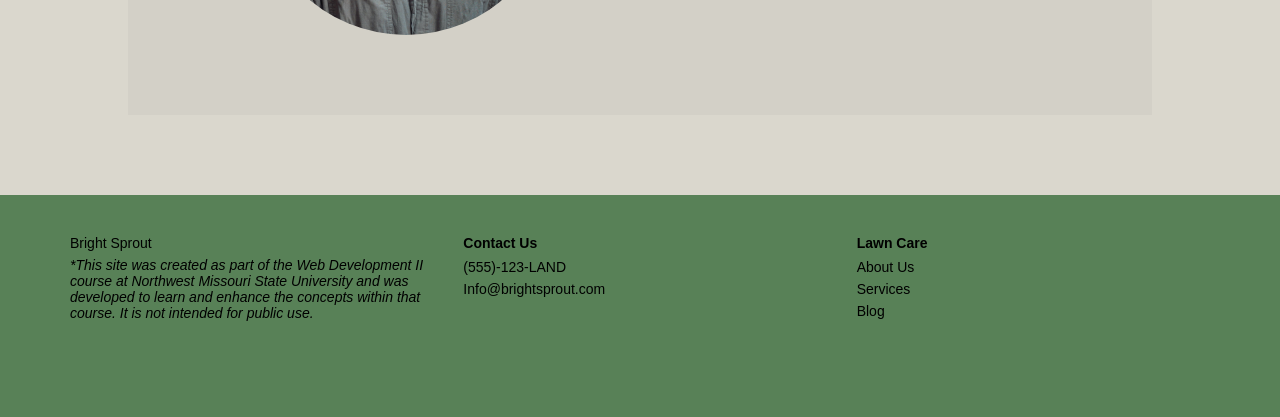
==== commit 9dbab519: "Added logo with responsive design" ====
--- a/about.html
+++ b/about.html
@@ -17,12 +17,16 @@
         <!-- Use the nav area to add hyperlinks to other pages within the website -->
         <nav>
             <ul>
-                <li><a href="index.html" target="_self"><img src="" alt="Logo"></a></li>
-                <li><a href="about.html" target="_self">About Us</a></li>
-                <li><a href="services.html" target="_self">Services</a></li>
-                <li><a href="blog.html" target="_self">Blog</a></li>
-                <li><a href="contact.html" target="_self">Contact</a></li>
-                <li><a href="contact.html" target="_self">Free Quote</a></li>
+                <li class="logo">
+                    <a href="index.html">
+                        <img src="images/Logo.png" alt="Logo">
+                    </a>
+                </li>
+                <li><a href="about.html">About Us</a></li>
+                <li><a href="services.html">Services</a></li>
+                <li><a href="blog.html">Blog</a></li>
+                <li><a href="contact.html">Contact</a></li>
+                <li><a href="contact.html">Free Quote</a></li>
             </ul>
         </nav>
 
--- a/styles.css
+++ b/styles.css
@@ -66,6 +66,19 @@
     align-items: center;
     display: flex;
     justify-content: center;
+    padding: 0;
+}
+
+/* LOGO styling */
+nav ul .logo a {
+    padding: 10px 20px;
+}
+
+nav ul .logo img {
+    height: 45px;
+    width: auto;       
+    display: block;
+    object-fit: contain;
 }
 
 nav a {
@@ -83,12 +96,12 @@
     color: white;
 }
 
+/* FREE QUOTE BUTTON */
 nav ul li:last-child a {
     background-color: #000;
     color: white;
     border-radius: 12px;
-    padding: 15px 15px 15px 15px;
-    height: auto;
+    padding: 15px 18px;
 }
 
 nav ul li:last-child:hover a {
@@ -608,8 +621,17 @@
         font-size: 16px;
     }
 
+    nav ul .logo a {
+        width: 100%;
+        padding: 15px 0;
+    }
+
+    nav ul .logo img {
+        height: 40px;
+    }
+
     nav ul li:last-child a {
-        border-radius: 0; 
+        border-radius: 0;
     }
 
     /*About US*/
@@ -662,7 +684,6 @@
         padding-bottom: 40px;
         margin-bottom: 40px;
     }
-}
     
     /* SERVICE */
     #frontService img {
@@ -746,22 +767,21 @@
     /* Centered Blog Title */
     #centered {
         text-align: center;
-        top: 35%; /* move higher up */
-        transform: translate(-50%, -35%);
+        top: 35%; 
+        transform: translate(-50%, 300%);
         left: 50%;
     }
 
     #centered h1 {
         font-size: 2.5rem;
         color: #fff;
-        position: static; /* prevent it from overlapping */
+        position: static; 
     }
 
     #centered p {
         font-size: 1.1rem;
         color: #fff;
     }
-}
 
     /* Blog Layout Adjustments */
     .blog {
@@ -804,8 +824,46 @@
         font-size: 28px;
     }
 
+     nav ul {
+        flex-direction: column;
+        align-items: center;
+    }
+
+    nav ul li {
+        width: 100%;
+        text-align: center;
+    }
+
+    /* Center logo */
+    nav ul .logo {
+        width: 100%;
+        display: flex;
+        justify-content: center;
+    }
+
+    nav ul .logo a {
+    display: flex;
+    justify-content: center;
+    align-items: center;
+    width: 100%;
+    padding: 15px 0;
+}
+
+
+    nav ul .logo img {
+        height: 32px;
+        margin: 0 auto;
+    }
+
     nav a {
-        font-size: 14px; 
+        padding: 12px;
+        font-size: 14px;
+    }
+
+    nav ul li:last-child a {
+        padding: 12px;
+        font-size: 15px;
+        border-radius: 0;
     }
 
     .team-member img {
@@ -816,7 +874,6 @@
     .member-text h3 {
         font-size: 20px;
     }
-}
     /* SERVICE */
     #frontService img {
         height: 280px;
